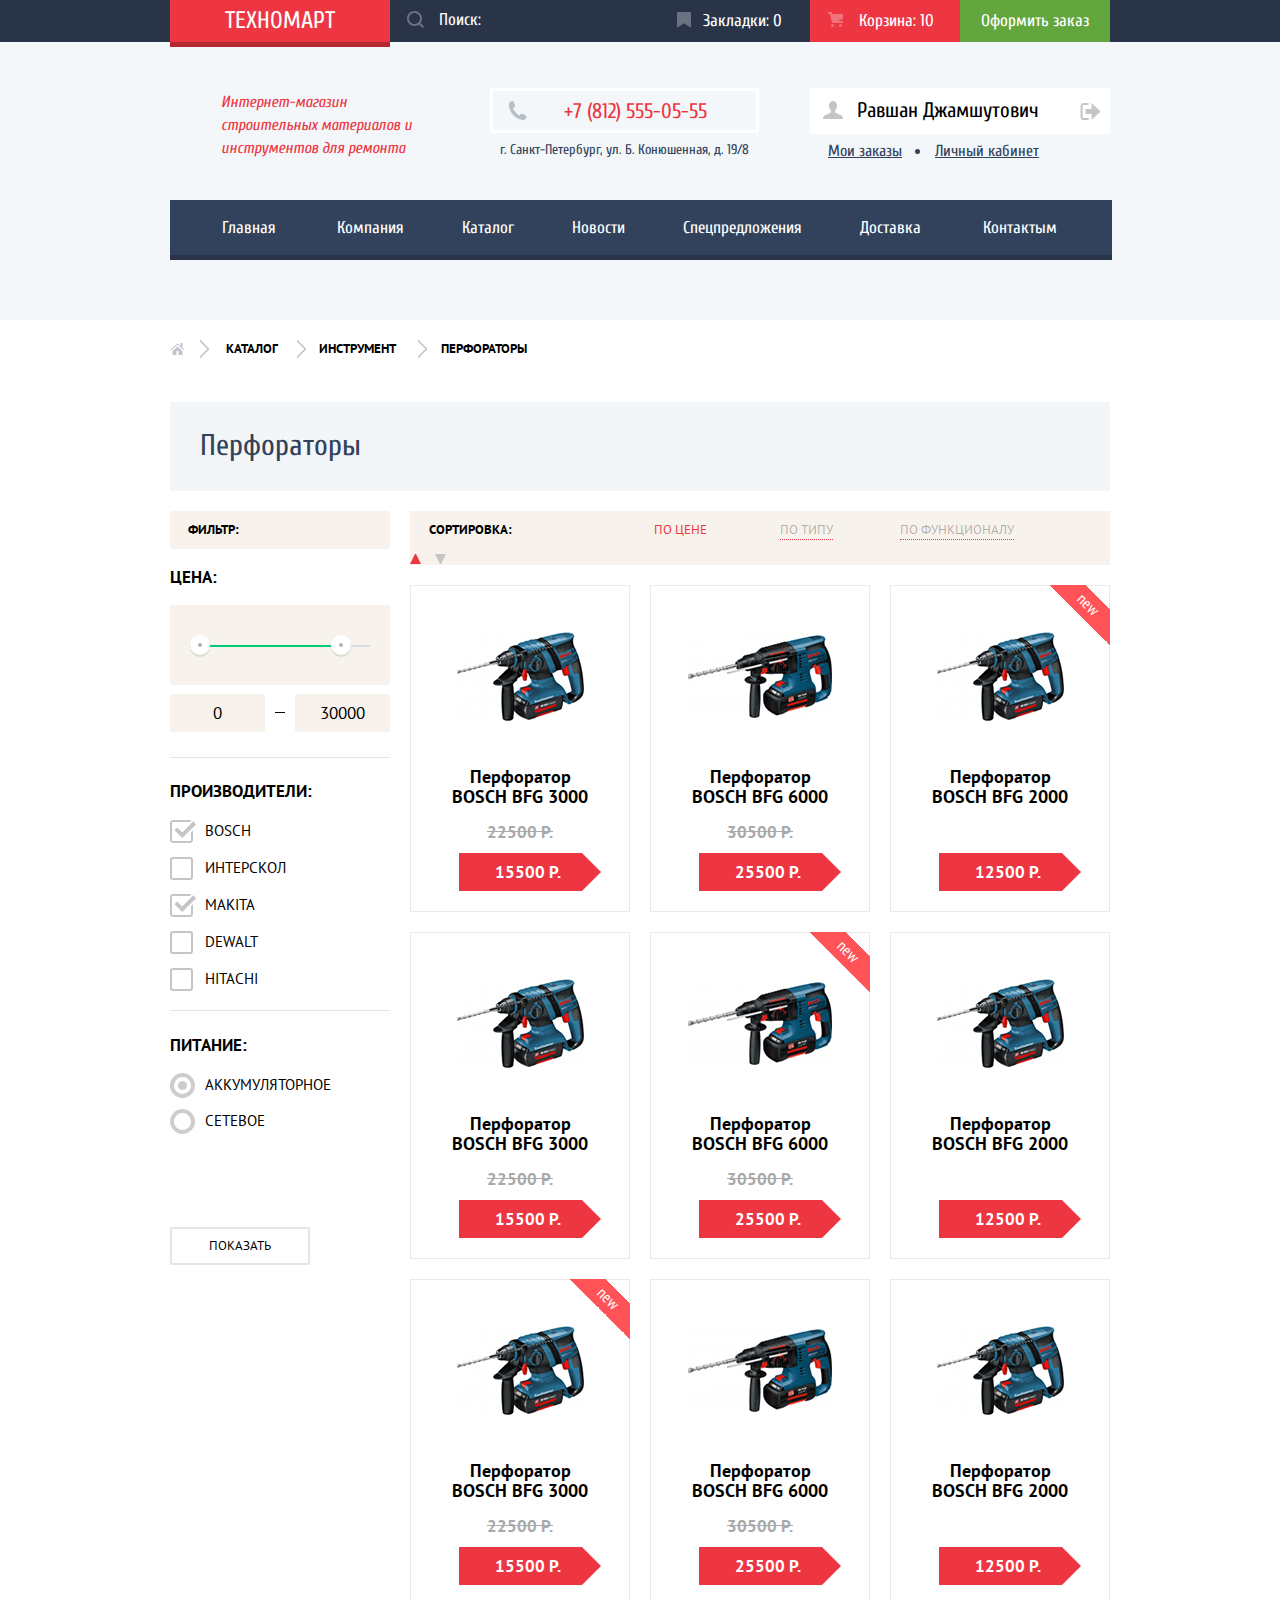
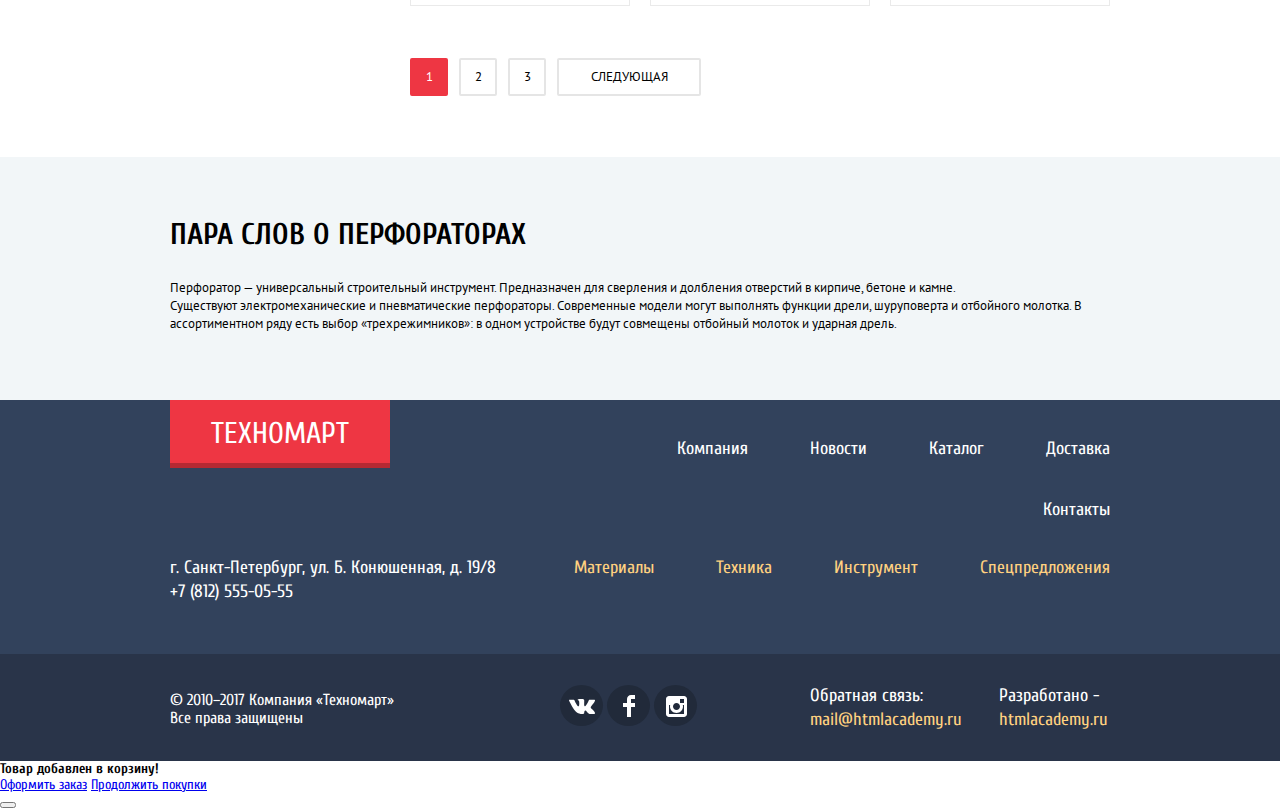
==== catalog.html @ 4953b6a8 "finish styling catalog page" ====
<!DOCTYPE html>
<html lang="ru">

<head>
    <meta charset="UTF-8">
    <title>Каталог товаров</title>
    <link href="https://fonts.googleapis.com/css?family=PT+Sans:400,700&display=swap&subset=cyrillic" rel="stylesheet">
    <link href="https://fonts.googleapis.com/css?family=PT+Sans+Narrow&display=swap&subset=cyrillic" rel="stylesheet">
    <link href="https://fonts.googleapis.com/css?family=Cuprum:400,400i,700&display=swap&subset=cyrillic"
        rel="stylesheet">
    <link href="css/normalize.css" rel="stylesheet">
    <link href="css/normalize.css" rel="stylesheet">
    <link href="css/style.css" rel="stylesheet">
</head>

<body>
    <header class="main-header">
        <div class="header-top container">
            <div class="main-logo">
                <a>Техномарт</a>
            </div>
            <div class="form-search">
                <form action="" method="get">
                    <lable for="search" class="visually-hidden">Поиск</lable>
                    <input class="search-input" type="text" name="search" id="search" placeholder="Поиск:">
                    <button type="submit" class="search-button"><svg version="1.1" xmlns="http://www.w3.org/2000/svg"
                            xmlns:xlink="http://www.w3.org/1999/xlink" x="0px" y="0px" width="17px" height="17px"
                            viewBox="0 0 17 17" enable-background="new 0 0 17 17" xml:space="preserve">
                            <g id="Layer_1">
                            </g>
                            <g id="Layer_2">
                                <path d="M17,15.586l-3.542-3.542C14.421,10.782,15,9.21,15,7.5C15,3.358,11.643,0,7.5,0C3.358,0,0,3.358,0,7.5
                           C0,11.643,3.358,15,7.5,15c1.71,0,3.282-0.579,4.544-1.542L15.586,17L17,15.586z M2,7.5C2,4.467,4.467,2,7.5,2
                           C10.532,2,13,4.467,13,7.5c0,3.032-2.468,5.5-5.5,5.5C4.467,13,2,10.532,2,7.5z" />
                            </g>
                        </svg>
                    </button>
                </form>
            </div>
            <div class="header-bookmark">
                <svg version="1.1" id="Layer_2" xmlns="http://www.w3.org/2000/svg"
                    xmlns:xlink="http://www.w3.org/1999/xlink" x="0px" y="0px" width="14px" height="16px"
                    viewBox="0 0 14 16" enable-background="new 0 0 14 16" xml:space="preserve">
                    <path d="M14,15c0,0.55-0.368,0.741-0.818,0.426l-5.363-3.765c-0.45-0.315-1.187-0.315-1.637,0l-5.364,3.765
                   C0.368,15.741,0,15.55,0,15V1c0-0.55,0.45-1,1-1h12c0.55,0,1,0.45,1,1V15z" />
                </svg>
                <a href="#">Закладки: <span class="header-bookmark-counter">0</span></a>
            </div>
            <div class="header-cart active">
                <svg version="1.1" id="Layer_1" xmlns="http://www.w3.org/2000/svg"
                    xmlns:xlink="http://www.w3.org/1999/xlink" x="0px" y="0px" width="15px" height="15px"
                    viewBox="0 0 15 15" enable-background="new 0 0 15 15" xml:space="preserve">
                    <g>
                        <circle cx="4.5" cy="13.5" r="1.5" />
                        <circle cx="12.5" cy="13.5" r="1.5" />
                        <polygon points="15,2 4.07,2 3.648,0 0,0 0,2 2.031,2 4.016,11 15,11 15,9 9.441,9 15,6.951 	" />
                    </g>
                </svg>
                <a href="#">Корзина: <span class="header-cart-counter">10</span></a>
            </div>
            <div class="header-place-order">
                <a href="#">Оформить заказ</a>
            </div>
        </div>
        <div class="header-middle container">
            <div class="about-market">
                <p>Интернет-магазин строительных материалов и инструментов для ремонта</p>
            </div>
            <div class="contact-info">
                <b class="contact-phone">+7 (812) 555-05-55</b>
                <p class="contact-address">г. Санкт-Петербург, ул. Б. Конюшенная, д. 19/8</p>
            </div>
            <div class="authorization">
                <div class="authorization-inactive inner-page">
                    <button type="button" class="user-login-button">Войти</button>
                    <button type="button" class="user-registration-button">Регистрация</button>
                </div>
                <div class="authorization-active inner-page">
                    <div class="user-wrapper">
                        <p class="user-name">Равшан Джамшутович</p>
                        <button type="button" class="user-logout-button"><span
                                class="visually-hidden">Выход</span></button>
                    </div>
                    <ul class="user-menu">
                        <li class="user-menu-item"><a href="#">Мои заказы</a></li>
                        <li class="user-menu-item"><a href="#">Личный кабинет</a></li>
                    </ul>
                </div>
            </div>
        </div>
        <nav class="main-navigation container">
            <ul class="main-menu">
                <li class="menu-item"><a href="index.html">Главная</a></li>
                <li class="menu-item"><a href="#">Компания</a></li>
                <li class="menu-item"><a href="catalog.html">Каталог</a></li>
                <li class="menu-item"><a href="#">Новости</a></li>
                <li class="menu-item"><a href="#">Спецпредложения</a></li>
                <li class="menu-item"><a href="#">Доставка</a></li>
                <li class="menu-item"><a href="#">Контактым</a></li>
            </ul>
        </nav>
    </header>
    <main>
        <div class="breadcrumbs-wrapper container">
            <ul class="breadcrumbs">
                <li class="breadcrumbs-item"><a href="#"><span class="visually-hidden">Главная страница</span></a></li>
                <li class="breadcrumbs-item"><a href="#">Каталог</a></li>
                <li class="breadcrumbs-item"><a href="#">Инструмент</a></li>
                <li class="breadcrumbs-item current"><a>Перфораторы</a></li>
            </ul>
        </div>
        <div class="container">
            <h1 class="page-title">Перфораторы</h1>
        </div>
        <div class="main-content-wrapper container">
            <aside class="filter">
                <h2 class="filter-title">Фильтр:</h2>
                <form action="" method="post">
                    <fieldset class="price-filter">
                        <legend class="price-filter-title">Цена:</legend>
                        <div class="filter-range">
                            <div class="range-line">
                                <div class="control-range control-range-from"><span class="visually-hidden">Цена
                                        от</span>
                                </div>
                                <div class="control-range control-range-to"><span class="visually-hidden">Цена до</span>
                                </div>
                            </div>
                        </div>
                        <div class="price-input">
                            <label for="price-min" class="visually-hidden">Поле ввода минимального значения цены</label>
                            <input type="text" name="price-min" id="price-min" value="0">
                            <label for="price-max" class="visually-hidden">Поле ввода максимального значения
                                цены</label>
                            <input type="text" name="price-max" id="price-max" value="30000">
                        </div>
                    </fieldset>
                    <fieldset class="brand-filter">
                        <legend class="brand-filter-title">Производители:</legend>
                        <ul class="brand-filter-list">
                            <li class="brand-filter-item">
                                <input class="input-checkbox visually-hidden" type="checkbox" name="bosch" id="bosch"
                                    checked>
                                <label for="bosch">Bosch</label>
                            </li>
                            <li class="brand-filter-item">
                                <input class="input-checkbox visually-hidden" type="checkbox" name="interskol"
                                    id="interskol">
                                <label for="interskol">Интерскол</label>
                            </li>
                            <li class="brand-filter-item">
                                <input class="input-checkbox visually-hidden" type="checkbox" name="makita" id="makita"
                                    checked>
                                <label for="makita">Makita</label>
                            </li>
                            <li class="brand-filter-item">
                                <input class="input-checkbox visually-hidden" type="checkbox" name="dewalt" id="dewalt">
                                <label for="dewalt">Dewalt</label>
                            </li>
                            <li class="brand-filter-item">
                                <input class="input-checkbox visually-hidden" type="checkbox" name="hitachi"
                                    id="hitachi">
                                <label for="hitachi">Hitachi</label>
                            </li>
                        </ul>
                    </fieldset>
                    <fieldset class="power-supply-filter">
                        <legend class="power-supply-title">Питание:</legend>
                        <ul class="power-supply-filter-list">
                            <li class="power-supply-filter-item">
                                <input class="input-radio visually-hidden" type="radio" name="power-supply" id="battery"
                                    checked>
                                <label for="battery">Аккумуляторное</label>
                            </li>
                            <li class="power-supply-filter-item">
                                <input class="input-radio visually-hidden" type="radio" name="power-supply"
                                    id="power-cord">
                                <label for="power-cord">Сетевое</label>
                            </li>
                        </ul>
                    </fieldset>
                    <button type="submit" class="filter-form-button">Показать</button>
                </form>
            </aside>
            <section class="catalog">
                <h2 class="visually-hidden">Каталог товаров</h2>
                <div class="sort">
                    <h3 class="sort-title">Сортировка:</h3>
                    <ul class="sort-menu">
                        <li class="sort-menu-item active"><a href="#">По цене</a></li>
                        <li class="sort-menu-item"><a href="#">По типу</a></li>
                        <li class="sort-menu-item"><a href="#">По функционалу</a></li>
                    </ul>
                    <div class="sort-arrows">
                        <ul class="top-down-arrows-list">
                            <li class="sort-arrow sort-arrow-up active">
                                <a class="top-sort-arrow" href="#"><span
                                        class="visually-hidden">По-возрастанию</span></a>
                            </li>
                            <li class="sort-arrow">
                                <a class="down-sort-arrow" href="#"><span class="visually-hidden">По-убыванию</span></a>
                            </li>
                        </ul>
                    </div>
                </div>
                <ul class="catalog-list">
                    <li class="catalog-item">
                        <div class="catalog-item-image">
                            <img src="img/popular_2.jpg" width="127" height="112" alt="Перфоратор BOSCH BFG 3000">
                        </div>
                        <h3 class="catalog-item-title">Перфоратор BOSCH BFG 3000</h3>
                        <b class="catalog-price-before">22500 Р.</b>
                        <b class="catalog-price-current">15500 Р.</b>
                        <div class="catalog-item-popup">
                            <button type="button" class="buy-button">Купить</button>
                            <button type="button" class="bookmark-button">В закладки</button>
                        </div>
                    </li>
                    <li class="catalog-item">
                        <div class="catalog-item-image">
                            <img src="img/popular_3.jpg" width="144" height="128" alt="Перфоратор BOSCH BFG 6000">
                        </div>
                        <h3 class="catalog-item-title">Перфоратор BOSCH BFG 6000</h3>
                        <b class="catalog-price-before">30500 Р.</b>
                        <b class="catalog-price-current">25500 Р.</b>
                        <div class="catalog-item-popup">
                            <button type="button" class="buy-button">Купить</button>
                            <button type="button" class="bookmark-button">В закладки</button>
                        </div>
                    </li>
                    <li class="catalog-item">
                        <div class="catalog-item-image">
                            <img src="img/popular_4.jpg" width="127" height="112" alt="Перфоратор BOSCH BFG 2000">
                        </div>
                        <h3 class="catalog-item-title">Перфоратор BOSCH BFG 2000</h3>
                        <b class="catalog-price-before empty-last-price"></b>
                        <b class="catalog-price-current">12500 Р.</b>
                        <div class="catalog-item-popup">
                            <button type="button" class="buy-button">Купить</button>
                            <button type="button" class="bookmark-button">В закладки</button>
                        </div>
                        <div class="new-product-wrap new-popular-product-wrap">
                            <div class="new-product-label">
                                <div class="red-line"></div>
                                <p class="new-product-text">new</p>
                            </div>
                        </div>
                    </li>
                    <li class="catalog-item">
                        <div class="catalog-item-image">
                            <img src="img/popular_2.jpg" width="127" height="112" alt="Перфоратор BOSCH BFG 3000">
                        </div>
                        <h3 class="catalog-item-title">Перфоратор BOSCH BFG 3000</h3>
                        <b class="catalog-price-before">22500 Р.</b>
                        <b class="catalog-price-current">15500 Р.</b>
                        <div class="catalog-item-popup">
                            <button type="button" class="buy-button">Купить</button>
                            <button type="button" class="bookmark-button">В закладки</button>
                        </div>
                    </li>
                    <li class="catalog-item">
                        <div class="catalog-item-image">
                            <img src="img/popular_3.jpg" width="144" height="128" alt="Перфоратор BOSCH BFG 6000">
                        </div>
                        <h3 class="catalog-item-title">Перфоратор BOSCH BFG 6000</h3>
                        <b class="catalog-price-before">30500 Р.</b>
                        <b class="catalog-price-current">25500 Р.</b>
                        <div class="catalog-item-popup">
                            <button type="button" class="buy-button">Купить</button>
                            <button type="button" class="bookmark-button">В закладки</button>
                        </div>
                        <div class="new-product-wrap new-popular-product-wrap">
                            <div class="new-product-label">
                                <div class="red-line"></div>
                                <p class="new-product-text">new</p>
                            </div>
                        </div>
                    </li>
                    <li class="catalog-item">
                        <div class="catalog-item-image">
                            <img src="img/popular_4.jpg" width="127" height="112" alt="Перфоратор BOSCH BFG 2000">
                        </div>
                        <h3 class="catalog-item-title">Перфоратор BOSCH BFG 2000</h3>
                        <b class="catalog-price-before empty-last-price"></b>
                        <b class="catalog-price-current">12500 Р.</b>
                        <div class="catalog-item-popup">
                            <button type="button" class="buy-button">Купить</button>
                            <button type="button" class="bookmark-button">В закладки</button>
                        </div>
                    </li>
                    <li class="catalog-item">
                        <div class="catalog-item-image">
                            <img src="img/popular_2.jpg" width="127" height="112" alt="Перфоратор BOSCH BFG 3000">
                        </div>
                        <h3 class="catalog-item-title">Перфоратор BOSCH BFG 3000</h3>
                        <b class="catalog-price-before">22500 Р.</b>
                        <b class="catalog-price-current">15500 Р.</b>
                        <div class="catalog-item-popup">
                            <button type="button" class="buy-button">Купить</button>
                            <button type="button" class="bookmark-button">В закладки</button>
                        </div>
                        <div class="new-product-wrap new-popular-product-wrap">
                            <div class="new-product-label">
                                <div class="red-line"></div>
                                <p class="new-product-text">new</p>
                            </div>
                        </div>
                    </li>
                    <li class="catalog-item">
                        <div class="catalog-item-image">
                            <img src="img/popular_3.jpg" width="144" height="128" alt="Перфоратор BOSCH BFG 6000">
                        </div>
                        <h3 class="catalog-item-title">Перфоратор BOSCH BFG 6000</h3>
                        <b class="catalog-price-before">30500 Р.</b>
                        <b class="catalog-price-current">25500 Р.</b>
                        <div class="catalog-item-popup">
                            <button type="button" class="buy-button">Купить</button>
                            <button type="button" class="bookmark-button">В закладки</button>
                        </div>
                    </li>
                    <li class="catalog-item">
                        <div class="catalog-item-image">
                            <img src="img/popular_4.jpg" width="127" height="112" alt="Перфоратор BOSCH BFG 2000">
                        </div>
                        <h3 class="catalog-item-title">Перфоратор BOSCH BFG 2000</h3>
                        <b class="catalog-price-before empty-last-price"></b>
                        <b class="catalog-price-current">12500 Р.</b>
                        <div class="catalog-item-popup">
                            <button type="button" class="buy-button">Купить</button>
                            <button type="button" class="bookmark-button">В закладки</button>
                        </div>
                    </li>
                </ul>
                <ul class="pagination">
                    <li class="pagination-item current"><a>1</a></li>
                    <li class="pagination-item"><a href="#">2</a></li>
                    <li class="pagination-item"><a href="#">3</a></li>
                    <li class="pagination-item"><a href="#">Следующая</a></li>
                </ul>
            </section>
        </div>
        <section class="about-product">
            <div class="about-product-wrapper container">
                <h2 class="about-product-title">Пара слов о перфораторах</h2>
                <p>Перфоратор — универсальный строительный инструмент. Предназначен для сверления и долбления отверстий
                    в кирпиче, бетоне и камне.</p>
                <p>Существуют электромеханические и пневматические перфораторы. Современные модели могут выполнять
                    функции дрели, шуруповерта и отбойного молотка. В ассортиментном ряду есть выбор «трехрежимников»: в
                    одном устройстве будут совмещены отбойный молоток и ударная дрель.</p>
            </div>
        </section>
    </main>
    <footer class="main-footer">
        <div class="footer-top-middle-wrapper">
            <div class="footer-top container">
                <div class="main-logo footer-main-logo">
                    <a>Техномарт</a>
                </div>
                <ul class="footer-menu">
                    <li class="footer-menu-item"><a href="#">Компания</a></li>
                    <li class="footer-menu-item"><a href="#">Новости</a></li>
                    <li class="footer-menu-item"><a href="#">Каталог</a></li>
                    <li class="footer-menu-item"><a href="#">Доставка</a></li>
                    <li class="footer-menu-item"><a href="#">Контакты</a></li>
                </ul>
            </div>
            <div class="footer-middle container">
                <div class="footer-contacts">
                    <p>г. Санкт-Петербург, ул. Б. Конюшенная, д. 19/8<br>
                        +7 (812) 555-05-55</p>
                </div>
                <ul class="footer-product-menu">
                    <li class="footer-product-menu-item"><a href="#">Материалы</a></li>
                    <li class="footer-product-menu-item"><a href="#">Техника</a></li>
                    <li class="footer-product-menu-item"><a href="#">Инструмент</a></li>
                    <li class="footer-product-menu-item"><a href="#">Спецпредложения</a></li>
                </ul>
            </div>
        </div>
        <div class="footer-bottom-wrapper">
            <div class="footer-bottom container">
                <div class="footer-copyright">
                    <p>© 2010–2017 Компания «Техномарт»<br>
                        Все права защищены</p>
                </div>
                <ul class="footer-social">
                    <li><a class="footer-social-item social-vk" href="#"><span
                                class="visually-hidden">Vkontakte</span></a></li>
                    <li><a class="footer-social-item social-fb" href="#"><span
                                class="visually-hidden">Facebook</span></a></li>
                    <li><a class="footer-social-item social-insta" href="#"><span
                                class="visually-hidden">Instagram</span></a></li>
                </ul>
                <div class="email">
                    <b>Обратная связь:<br>
                        <a href="mailto: mail@htmlacademy.ru">mail@htmlacademy.ru</a>
                    </b>
                </div>
                <div class="developer">
                    <b>Разработано -<br>
                        <a href="https://htmlacademy.ru/intensive/htmlcss">htmlacademy.ru</a>
                    </b>
                </div>
            </div>
        </div>
    </footer>
    <section class="modal-map">
        <p>Здесь будет iframe с картой</p>
        <button type="button" class="modal-map-close-button"><span class="visually-hidden">Закрыть</span></button>
    </section>
    <section class="modal-write-us">
        <form action="" method="post">
            <label for="name">Ваше имя:</label>
            <input type="text" name="name" id="name" placeholder="Представьтесь, пожалуйста">
            <label for="name">Ваш e-mail:</label>
            <input type="email" name="email" id="email" placeholder="Для отправки ответа">
            <label for="letter">Текст письма:</label>
            <textarea name="letter" id="letter" placeholder="В свободной форме"></textarea>
            <button type="submit" class="modal-write-us-button">Отправить</button>
        </form>
        <button type="button" class="modal-map-close-button"><span class="visually-hidden">Закрыть</span></button>
    </section>
</body>
<section class="modal-cart-added">
    <b class="cart-info">Товар добавлен в корзину!</b>
    <div class="cart-added-wrap">
        <a href="#" class="modal-order-button">Оформить заказ</a>
        <a href="#" class="modal-continue-shopping-button">Продолжить покупки</a>
    </div>
    <button type="button" class="modal-cart-added-close-button"><span class="visually-hidden">Закрыть</span></button>
</section>

</html>
---- css/style.css ----
body {
    min-width: 960px;

    font-size: 14px;
    font-family: 'Cuprum', 'Arial', sans-serif;
    color: #000000;

    background-color: #ffffff;
}

.container {
    width: 940px;
    margin: 0 auto;
    padding: 0 10px;
}

.visually-hidden:not(:focus):not(:active),
input[type="checkbox"].visually-hidden,
input[type="radio"].visually-hidden {
    position: absolute;

    width: 1px;
    height: 1px;
    margin: -1px;
    border: 0;
    padding: 0;

    white-space: nowrap;

    -webkit-clip-path: inset(100%);

    clip-path: inset(100%);
    clip: rect(0 0 0 0);
    overflow: hidden;
}

.red-button {
    display: inline-block;
    padding: 10px 0;

    font-size: 14px;
    line-height: 18px;
    text-align: center;
    color: #ffffff;
    text-decoration: none;
    text-transform: uppercase;

    background-color: #ee3643;
    border-radius: 2px;
}

.red-button:hover {
    background-color: #ca2c37;
}

.red-button:active {
    background-color: #ba2732;
}

.main-header {
    min-height: 320px;

    background-image: linear-gradient(to bottom, #293449 42px, #f4f7f9 42px);
}

.header-top {
    display: flex;
}

.main-logo {
    width: 220px;
    margin-bottom: -5px;
}

.main-logo a {
    display: block;
    padding: 9px 0;
    padding-bottom: 14px;

    font-size: 24px;
    line-height: 24px;
    text-align: center;
    text-transform: uppercase;
    color: #ffffff;

    background-color: #ee3643;
    box-shadow: inset 0px -5px 0px 0px rgba(0, 0, 0, 0.24);
}

.main-logo a:hover {
    background-color: #ca2c37;
}

.main-logo a:active {
    background-color: #ba2732;
}

.form-search {
    position: relative;

    width: 270px;
}

.form-search input {
    box-sizing: border-box;
    width: 100%;
    padding: 11px 17px 13px 49px;

    font-size: 17px;
    line-height: 18px;
    color: #000000;

    background-color: transparent;
    border: none;
}

.form-search:hover {
    background-color: #212a3a;
}

.form-search input:focus {
    background-color: #ffffff;
}

.form-search input::placeholder {
    font-size: 17px;
    line-height: 18px;
    color: #ffffff;
}

.search-button {
    position: absolute;
    top: 11px;
    left: 17px;

    width: 17px;
    height: 17px;
    padding: 0;

    background-color: transparent;
    border: none;
}

.search-button svg {
    fill: #ffffff;
    opacity: 0.3;
}

.form-search:hover svg {
    fill: #ffffff;
    opacity: 1;
}

.search-input:focus+.search-button svg {
    fill: #f26b74;
    opacity: 1;
}

.header-bookmark,
.header-cart {
    position: relative;

    width: 150px;
}

.header-bookmark a,
.header-cart a {
    display: block;
    padding: 12px 19px 12px 43px;

    font-size: 17px;
    line-height: 18px;
    text-decoration: none;
    color: #ffffff;
}

.header-cart a {
    padding: 12px 20px 12px 49px;
}

.header-bookmark svg {
    position: absolute;
    top: 12px;
    left: 17px;

    width: 14px;
    height: 16px;

    fill: #ffffff;
    opacity: 0.3;
}

.header-cart svg {
    position: absolute;

    top: 12px;
    left: 18px;

    width: 15px;
    height: 15px;

    fill: #ffffff;
    opacity: 0.3;
}

.header-bookmark a:hover,
.header-cart a:hover {
    background-color: #212a3a;
}

.header-bookmark a:active,
.header-cart a:active {
    color: rgba(255, 255, 255, 0.6);

    background-color: #161d29;
}

.header-bookmark:hover svg,
.header-cart:hover svg {
    fill: #ffffff;
    opacity: 1;
}

.header-bookmark:active svg,
.header-cart:active svg {
    fill: #ffffff;
    opacity: 0.5;
}

.header-cart.active svg {
    opacity: 0.3;
}

.header-cart.active a {
    background-color: #ee3643;
}

.header-cart.active svg {
    opacity: 0.3;
}

.header-place-order {
    width: 150px;
}

.header-place-order a {
    display: block;
    padding: 12px 0;

    font-size: 17px;
    line-height: 18px;
    text-align: center;
    text-decoration: none;
    color: #ffffff;

    background-color: #63a63e;
}

.header-place-order a:hover {
    background-color: #5fbb2d;
}

.header-place-order a:active {
    color: rgba(255, 255, 255, 0.51);

    background-color: #518534;
}

.header-middle {
    display: flex;
}

.about-market {
    width: 300px;
}

.about-market p {
    margin: 0;
    padding: 49px 53px 40px 51px;

    font-style: italic;
    font-size: 16px;
    line-height: 23px;
    text-align: left;
    color: #ee3643;
}

.contact-info {
    width: 340px;
    padding-top: 46px;
}

.contact-phone {
    position: relative;

    display: inline-block;
    margin-left: 20px;
    padding: 10px 49px 8px 71px;

    font-size: 21px;
    line-height: 21px;
    font-weight: normal;
    color: #ee3643;

    border: 3px solid #ffffff;
}

.contact-phone::before {
    content: "";

    position: absolute;
    top: 10px;
    left: 15px;

    width: 19px;
    height: 19px;

    background: url("../img/icon-phone.svg") center no-repeat;
}

.contact-address {
    margin: 0;
    padding-top: 5px;
    padding-left: 30px;

    font-size: 14px;
    line-height: 24px;
    color: #32425c;
}

.authorization {
    width: 300px;
    padding-top: 46px;
}

.authorization-active {
    display: none;
}

.authorization-inactive.inner-page {
    display: none;
}

.authorization-active.inner-page {
    display: block;
}

.user-login-button {
    position: relative;

    margin-left: 19px;
    margin-right: 6px;
    padding: 12px 26px 12px 47px;

    font: inherit;
    color: inherit;
    font-size: 21px;
    line-height: 21px;

    background-color: #ffffff;
    border: none;

    cursor: pointer;
}

.user-login-button::before {
    content: "";

    position: absolute;
    top: 14px;
    left: 14px;

    width: 20px;
    height: 17px;

    background: url("../img/icon-login.svg") center no-repeat;

}

.user-login-button:hover {
    color: #ee3643;
}

.user-login-button:hover::before {
    background: url("../img/icon-login-hover.svg") center no-repeat;
}

.user-login-button:active {
    color: rgba(0, 0, 0, 0.3);
}

.user-login-button:active::before {
    background: url("../img/icon-login.svg") center no-repeat;
}

.user-registration-button {
    padding: 12px 24px;

    font: inherit;
    color: inherit;
    font-size: 21px;
    line-height: 21px;

    background-color: #ffffff;
    border: none;

    cursor: pointer;
}

.user-registration-button:hover {
    color: #ee3643;
}

.user-registration-button:active {
    color: rgba(0, 0, 0, 0.3);
}

.user-wrapper {
    position: relative;
}

.user-name {
    position: relative;

    box-sizing: border-box;
    width: 300px;
    margin: 0;
    padding: 12px 35px 13px 47px;

    font-size: 21px;
    line-height: 21px;

    background-color: #ffffff;
}

.user-name::before {
    content: "";

    position: absolute;
    top: 13px;
    left: 13px;

    width: 20px;
    height: 18px;

    background: url("../img/icon-user.svg") center no-repeat;
}

.user-logout-button {
    position: absolute;
    top: 14px;
    right: 10px;

    width: 20px;
    height: 18px;

    background: url("../img/icon-logout.svg") center no-repeat;

    border: none;
}

.user-wrapper:hover .user-name::before {
    background: url("../img/icon-user-hover.svg") center no-repeat;
}

.user-wrapper:hover .user-logout-button {
    background: url("../img/icon-logout-hover.svg") center no-repeat;
}

.user-wrapper:active .user-name {
    color: rgba(0, 0, 0, 0.3);
}

.user-wrapper:active .user-name::before {
    background: url("../img/icon-user.svg") center no-repeat;
}

.user-wrapper:active .user-logout-button {
    background: url("../img/icon-logout.svg") center no-repeat;
}

.user-menu {
    margin: 0;
    padding: 0;

    list-style: none;
}

.user-menu-item {
    display: inline-block;
    padding-top: 8px;
    padding-left: 29px;
}

.user-menu-item:first-child {
    position: relative;

    padding-left: 18px;
}

.user-menu-item:first-child::after {
    content: "";

    position: absolute;
    top: 15px;
    right: -18px;

    width: 5px;
    height: 5px;

    background-color: #32425c;
    border-radius: 50%;
}

.user-menu-item a {
    display: inline-block;

    font-size: 16px;
    line-height: 18px;
    color: #32425c;
}

.user-menu-item a:hover {
    color: #ee3643;
}

.user-menu-item a:active {
    color: rgba(0, 0, 0, 0.3);
}

.main-menu {
    display: flex;
    margin: 0;
    padding: 0;

    list-style: none;
}

.menu-item a {
    display: block;
    padding: 19px 29px 24px 29px;

    font-size: 17px;
    line-height: 17px;
    text-decoration: none;
    color: #ffffff;

    background-color: #32425c;
    box-shadow: inset 0px -5px 0px 0px rgba(41, 52, 73, 1);
}

.menu-item:first-child a {
    padding-left: 52px;
    padding-right: 32px;
}

.menu-item:last-child a {
    padding-left: 33px;
    padding-right: 55px;
}

.menu-item a:hover {
    background-color: #293449;
}

.menu-item a:active {
    color: rgba(255, 255, 255, 0.5);

    background-color: #1d2739;
}

.type-of-goods-list {
    margin: 0;
    margin-top: 59px;
    padding: 0;
    padding-bottom: 20px;

    list-style: none;
}

.type-of-goods-item {
    position: relative;

    display: inline-block;
    width: 300px;
    margin: 0;
    margin-right: 16px;
    padding-top: 22px;
}

.item-materials {
    background-color: #ffbf47;
}

.item-materials::after {
    content: "";

    position: absolute;
    top: 31px;
    right: 43px;

    width: 44px;
    height: 65px;

    background: url("../img/icon-materials-1.svg") center no-repeat;
}

.item-tools {
    background-color: #3bbce3;
}

.item-tools::after {
    content: "";

    position: absolute;
    top: 33px;
    right: 28px;

    width: 75px;
    height: 61px;

    background: url("../img/icon-tools-2.svg") center no-repeat;
}

.item-machinery {
    margin-right: 0px;

    background-color: #dc91d8;
}

.item-machinery::after {
    content: "";

    position: absolute;
    top: 31px;
    right: 31px;

    width: 78px;
    height: 62px;

    background: url("../img/icon-machinery-3.svg") center no-repeat;
}

.type-of-goods-item-title {
    margin: 0;
    padding-left: 23px;
    padding-bottom: 11px;

    font-size: 24px;
    line-height: 30px;
    color: #ffffff;
}

.type-of-goods-item a {
    display: inline-block;
    width: 135px;
    margin-left: 25px;
    margin-bottom: 22px;
    padding: 10px 0;

    font-size: 14px;
    line-height: 18px;
    color: #ffffff;
    text-align: center;
    text-transform: uppercase;
    text-decoration: none;

    background-color: rgba(0, 0, 0, 0.1);
    border-radius: 2px;
}

.type-of-goods-item a:hover {
    background-color: rgba(0, 0, 0, 0.2);
}

.type-of-goods-item a:active {
    background-color: rgba(0, 0, 0, 0.3);
}

.new-product-wrap {
    position: absolute;
    top: 0;
    right: 60px;
}

.new-popular-product-wrap {
    top: -1px;
    right: 59px;
}

.new-product-label {
    position: relative;
}

.red-line {
    position: absolute;
    top: 0;
    left: 0;

    display: inline-block;
    width: 60px;
    height: 60px;

    background-image: linear-gradient(to right top, transparent 50%, #ff5357 50%, #ff5357 80%, transparent 80%);
}

.new-product-text {
    position: absolute;
    top: 10px;
    right: -50px;

    margin: 0;

    font-size: 16px;
    line-height: 18px;
    font-family: 'PT Sans Narrow', 'Arial', sans-serif;
    color: #ffffff;

    transform: rotate(45deg);
}

.promo-sliders-wrapper {
    display: flex;
    margin-bottom: 53px;
}

.slider {
    position: relative;

    width: 620px;
    margin-right: 20px;
}

.slider-2 {
    display: none;
}

.slider-logo {
    width: 620px;
    height: 266px;
}

.slider-logo img {
    width: 620px;
    height: 266px;
}

.slider-card {
    position: absolute;
    top: 0;
    left: 0;

    padding: 23px 20px 23px 25px;
}

.slider-title {
    margin: 0;
    padding-bottom: 2px;

    font-size: 36px;
    line-height: 36px;
    text-transform: uppercase;
    color: #ffffff;
}

.slider-slogan {
    margin: 0;
    padding-bottom: 120px;

    font-size: 18px;
    line-height: 24px;
    font-family: 'PT Sans', 'Arial', sans-serif;
    color: #ffffff;
}

.catalog-link-button {
    width: 195px;
}

.slider-arrow {
    width: 30px;
    height: 30px;

    background-color: transparent;
    border: 4px solid #ffffff;

    transform: rotate(45deg);

    cursor: pointer;
}

.slider-arrow-left {
    position: absolute;
    top: 114px;
    left: 25px;

    border-top-color: transparent;
    border-right-color: transparent;
    border-radius: 4px 0 4px 0;
    outline: none;
}

.slider-arrow-right {
    position: absolute;
    top: 114px;
    right: 20px;

    border-bottom-color: transparent;
    border-left-color: transparent;
    border-radius: 4px 0 4px 0;
    outline: none;
}

.slider-switches-list {
    position: absolute;
    bottom: 36px;
    left: 50%;

    display: flex;
    align-items: center;
    width: 30px;
    margin: 0;
    padding: 0;

    list-style: none;
}

.slider-switches-item {
    display: inline-block;
}

.slider-switch-left {
    margin-right: 10px;
}

.slider-switch {
    display: block;
    width: 10px;
    height: 10px;
    padding: 0;

    background-color: #ffffff;
    border: none;
    border-radius: 50%;
    outline: none;

    cursor: pointer;
}

.slider-switch.active {
    background-color: #ee3643;
    border: 2px solid #ffffff;
}

.benefits {
    width: 300px;
}

.benefits-list {
    margin: 0;
    padding: 0;

    list-style: none;
}

.benefits-item {
    position: relative;

    display: block;
    width: 300px;
    margin: 0;
    padding-top: 22px;
}

.benefits-title {
    margin: 0;
    padding-left: 23px;
    padding-bottom: 11px;

    font-size: 24px;
    line-height: 30px;
    color: #ffffff;
}

.benefits-item a {
    display: inline-block;
    width: 135px;
    margin-left: 25px;
    margin-bottom: 22px;
    padding: 10px 0;

    font-size: 14px;
    line-height: 18px;
    color: #ffffff;
    text-align: center;
    text-decoration: none;
    text-transform: uppercase;

    background-color: rgba(0, 0, 0, 0.1);
    border-radius: 2px;
}

.benefits-item a:hover {
    background-color: rgba(0, 0, 0, 0.2);
}

.benefits-item a:active {
    background-color: rgba(0, 0, 0, 0.3);
}

.benefit-sales {
    background-color: #8ed78f;

    margin-bottom: 20px;
}

.benefit-sales::after {
    content: "";

    position: absolute;
    top: 26px;
    right: 45px;

    width: 59px;
    height: 72px;

    background: url("../img/icon-sales-4.svg") center no-repeat;
}

.benefit-delivery {
    background-color: #ffc047;
}

.benefit-delivery::after {
    content: "";

    position: absolute;
    top: 32px;
    right: 31px;

    width: 78px;
    height: 63px;

    background: url("../img/icon-delivery-5.svg") center no-repeat;
}

.popular-goods {
    margin-bottom: 20px;
}

.popular-goods-title-wrap,
.popular-brand-title-wrap {
    margin-bottom: 20px;

    background-color: #f9f5f0;
}

.popular-goods-title,
.popular-brand-title {
    display: inline-block;
    width: 320px;
    margin: 0;
    margin-right: 343px;
    padding: 29px 0 30px 0;

    font-size: 30px;
    line-height: 30px;
    text-align: center;
    text-transform: uppercase;
    color: #32425c;
}

.popular-brand-title {
    width: 400px;
    margin-right: 263px;
    padding: 29px 0 30px 0;
}

.popular-goods-button {
    width: 253px;
}

.popular-goods-list {
    display: flex;
    margin: 0;
    padding: 0;

    list-style: none;
}

.popular-goods-item,
.catalog-item {
    position: relative;

    width: 218px;
    margin-right: 20px;

    text-align: center;

    border: 1px solid #eaeaea;
}

.catalog-item {
    margin-bottom: 20px;
}

.catalog-item:nth-child(n + 7) {
    margin-bottom: 0;
}

.popular-goods-item:hover,
.catalog-item:hover {
    border: 1px solid transparent;

    box-shadow: 0px 10px 25px 0px rgba(41, 52, 73, 0.5);
}

.popular-goods-item:hover img,
.catalog-item:hover img {
    display: none;
}

.popular-goods-item:hover .catalog-item-popup,
.catalog-item:hover .catalog-item-popup {
    display: block;
}

.popular-goods-item:last-child {
    margin-right: 0;
}

.catalog-item:nth-child(3n + 3) {
    margin-right: 0;
}

.popular-goods-img,
.catalog-item-image {
    width: 218px;
    height: 181px;
}

.popular-goods-img img,
.catalog-item-image img {
    position: relative;
    top: 50%;

    display: block;
    margin: 0 auto;

    transform: translateY(-50%);
}

.popular-goods-item:first-of-type img {
    width: 184px;
    height: 164px;
}

.popular-goods-item:nth-of-type(2) img,
.popular-goods-item:last-of-type img {
    width: 127px;
    height: 112px;
}

.popular-goods-item:nth-of-type(3) img {
    width: 144px;
    height: 128px;
}

.catalog-item img {
    width: 127px;
    height: 112px;
}

.catalog-item:nth-of-type(3n + 2) img {
    width: 144px;
    height: 128px;
}

.popular-goods-item-title,
.catalog-item-title {
    width: 160px;
    margin: 0 auto;
    padding-bottom: 16px;

    font-size: 18px;
    line-height: 20px;
    font-family: 'PT Sans', 'Arial', sans-serif;
}

.last-price,
.catalog-price-before {
    display: block;
    padding-bottom: 12px;

    font-size: 17px;
    line-height: 18px;
    font-family: 'PT Sans', 'Arial', sans-serif;
    text-decoration: line-through;
    color: #a9a9a9;
}

.empty-last-price {
    padding-top: 18px;
}

.current-price,
.catalog-price-current {
    position: relative;

    display: inline-block;
    margin-bottom: 20px;
    padding: 10px 21px 10px 36px;

    font-size: 17px;
    line-height: 18px;
    font-family: 'PT Sans', 'Arial', sans-serif;
    color: #ffffff;

    background-color: #ee3643;
}

.current-price:after,
.catalog-price-current::after {
    content: "";

    position: absolute;
    top: 0;
    right: -38px;

    border: 19px solid #ee3643;
    border-color: transparent;
    border-left-color: #ee3643;

}

.catalog-item-popup {
    position: absolute;
    top: -1px;
    left: -1px;

    display: none;

    width: 220px;
    height: 182px;
}

.buy-button {
    position: relative;

    display: block;
    margin: 45px auto 7px auto;
    padding: 10px 0 7px 0;
    width: 135px;

    font: inherit;
    font-size: 14px;
    line-height: 18px;
    text-align: center;
    text-transform: uppercase;
    color: #ffffff;

    background-color: #63a63e;
    border: none;
    border-radius: 2px;

    box-shadow: inset 0px -3px 0px 0px rgba(54, 115, 21, 1);

    outline: none;
}

.buy-button::after {
    content: "";

    position: absolute;
    top: 11px;
    left: 12px;

    width: 15px;
    height: 15px;

    background: url("../img/cart-icon.svg") center no-repeat;
    opacity: 0.3;
}

.buy-button:hover {
    background-color: #5fbb2d;
}

.buy-button:hover::after {
    opacity: 1;
}

.buy-button:active {
    padding: 10px 0 7px 0;

    background-color: #518534;

    box-shadow: none;
}

.buy-button:active::after {
    opacity: 1;
}

.bookmark-button {
    display: block;
    margin: 0 auto;
    padding: 7px 0;
    width: 135px;

    font: inherit;
    font-size: 14px;
    line-height: 18px;
    text-align: center;
    text-transform: uppercase;
    color: #32425c;

    background-color: #ffffff;
    border: 3px solid #63a63e;
    border-radius: 2px;
    outline: none;
}

.bookmark-button:hover {
    border: 3px solid #32425c;
}

.bookmark-button:active {
    border: 3px solid rgba(50, 66, 92, 0.3);
    color: rgba(50, 66, 92, 0.3);
}

.popular-brand-button {
    width: 253px;
}

.popular-brand-list {
    display: flex;
    flex-wrap: wrap;

    margin: 0;
    padding: 0;

    list-style: none;
}

.popular-brand-item {
    width: 218px;
    height: 143px;
    margin-right: 20px;
    margin-bottom: 20px;

    border: 1px solid #eaeaea;
}

.popular-brand-item a {
    display: block;
    width: 218px;
    height: 143px;
}

.popular-brand-item a:hover {
    box-shadow: 0 10px 25px 0 rgba(41, 52, 73, 0.5);
}

.popular-brand-item a:active {
    box-shadow: 0 4px 10px 0 rgba(41, 52, 73, 0.5);
}

.popular-brand-item:nth-of-type(4n + 4) {
    margin-right: 0;
}

.popular-brand-item:nth-of-type(n + 5) {
    margin-bottom: 85px;
}

.popular-brand-item img {
    position: relative;
    top: 50%;

    display: block;
    margin: 0 auto;

    transform: translateY(-50%);
}

.popular-brand-item:first-of-type img {
    width: 126px;
    height: 37px;
}

.popular-brand-item:nth-of-type(2) img {
    width: 123px;
    height: 40px;
}

.popular-brand-item:nth-of-type(3) img {
    width: 146px;
    height: 44px;
}

.popular-brand-item:nth-of-type(4) img {
    width: 200px;
    height: 88px;
}

.popular-brand-item:nth-of-type(5) img {
    width: 169px;
    height: 31px;
}

.popular-brand-item:nth-of-type(6) img {
    width: 121px;
    height: 73px;
}

.popular-brand-item:nth-of-type(7) img {
    width: 151px;
    height: 96px;
}

.popular-brand-item:last-of-type img {
    width: 204px;
    height: 69px;
}

.services {
    padding: 63px 0 102px 0;

    background-color: #f4f8f9;
}

.services-title {
    margin: 0;
    padding-bottom: 29px;

    font-size: 30px;
    line-height: 30px;
    text-transform: uppercase;
}

.about-services {
    width: 400px;
    margin: 0;
    padding-bottom: 69px;

    font-size: 13px;
    line-height: 24px;
    font-family: 'PT Sans', 'Arial', sans-serif;
}

.services-slider-wrap {
    display: flex;
}

.services-list {
    position: relative;

    width: 240px;
    margin: 0;
    margin-right: 60px;
    padding: 0;

    list-style: none;
}

.services-list::after {
    content: "";

    position: absolute;
    top: -47px;
    right: 0;

    width: 4px;
    height: 272px;

    background: url("../img/shadow_line.png") center no-repeat;
}

.services-item a {
    display: block;
    padding: 15px 0 16px 0;
    padding-left: 23px;

    font-size: 21px;
    line-height: 30px;
    font-weight: bold;
    text-decoration: none;
    color: #ffffff;

    background-color: #32425c;
    box-shadow: 0 1px 0 0 #293449, inset 0 1px 0 0 #405069;
}

.services-item a:hover {
    background-color: #293449;
}

.services-item.active a {
    display: block;
    padding: 15px 0 16px 0;
    padding-left: 23px;

    font-size: 21px;
    line-height: 30px;
    font-weight: bold;
    text-decoration: none;
    color: #32425c;

    background-color: #ffffff;
    box-shadow: 0 1px 0 0 #ffffff;
}

.services-slider {
    position: relative;

    width: 700px;
}

.delivery {
    display: block;
}

.guarantee {
    display: none;
}

.credit {
    display: none;
}

.services-slider-title {
    width: 280px;
    margin: 0;
    padding-bottom: 25px;

    font-size: 36px;
    line-height: 36px;
    color: #32425c;
}

.services-slider-description {
    width: 280px;
    margin: 0;

    font-size: 13px;
    line-height: 24px;
    font-family: 'PT Sans', 'Arial', sans-serif;
}

.guarantee .services-slider-description {
    width: 375px;
}

.credit .services-slider-description {
    padding-bottom: 25px;
}

.delivery::after {
    content: "";

    position: absolute;
    top: 23px;
    right: 0;

    width: 468px;
    height: 261px;
    background: url("../img/services_delivery.png") center no-repeat;
}

.guarantee::after {
    content: "";

    position: absolute;
    top: 1px;
    right: -7px;

    width: 389px;
    height: 283px;
    background: url("../img/services_guarantee.png") center no-repeat;
}

.credit::after {
    content: "";

    position: absolute;
    top: 0px;
    right: 0;

    width: 465px;
    height: 285px;
    background: url("../img/services_credit.png") center no-repeat;
}

.credit-slider-button {
    width: 195px;

    border: none;
}

.contact-delivery-info {
    display: flex;
    padding: 77px 0 86px 0;
}

.about-delivery {
    width: 640px;
}

.about-delivery-title {
    margin: 0;
    padding-bottom: 26px;

    font-size: 30px;
    line-height: 30px;
    text-transform: uppercase;
}

.about-delivery p,
.office-address p {
    width: 540px;
    margin: 0;
    padding-bottom: 25px;

    font-size: 13px;
    line-height: 24px;
    font-family: 'PT Sans', 'Arial', sans-serif;
}

.about-delivery p:last-of-type {
    padding-bottom: 22px;
}

.delivery-partners-list {
    margin: 0;
    padding: 0;

    list-style: none;
}

.delivery-partner {
    position: relative;

    padding-left: 36px;
    padding-bottom: 20px;

    font-size: 18px;
    line-height: 20px;
    font-weight: bold;
}

.delivery-partner::before {
    content: "";

    position: absolute;
    top: 9px;
    left: 0;

    width: 25px;
    height: 2px;

    background-color: #ee3643;
}

.delivery-partner:last-child {
    padding-bottom: 36px;
}

.about-delivery-button {
    width: 220px;
}

.office-address {
    width: 300px;
}

.office-address p {
    padding-bottom: 33px;
}

.open-modal-write-us {
    width: 300px;

    border: none;
    cursor: pointer;
}

.map {
    padding-bottom: 40px;
    width: 300px;
    height: 158px;
}

.map img {
    width: 300px;
    height: 158px;
}

.footer-top-middle-wrapper {
    background-color: #32425c;
}

.footer-top,
.footer-middle,
.footer-bottom {
    display: flex;
}

.footer-main-logo {
    margin-right: 160px;
}

.footer-main-logo a {
    padding: 19px 0 19px 0;

    font-size: 30px;
    line-height: 30px;
}

.footer-menu,
.footer-product-menu {
    width: 560px;
    margin: 0;
    padding: 0;

    text-align: right;

    list-style: none;
}

.footer-menu-item,
.footer-product-menu-item {
    display: inline-block;
    padding-top: 37px;
    padding-left: 58px;
}

.footer-product-menu-item {
    padding-top: 34px;
}

.footer-menu-item:first-child,
.footer-product-menu-item:first-child {
    padding-left: 0;
}

.footer-menu-item a,
.footer-product-menu-item a {
    font-size: 18px;
    line-height: 24px;
    color: #ffffff;
    text-decoration: none;
}

.footer-product-menu-item a {
    color: #ffd180;
}

.footer-menu-item a:hover,
.footer-product-menu-item a:hover {
    text-decoration: underline;
}

.footer-menu-item a:active,
.footer-product-menu-item a:active {
    text-decoration: none;

    opacity: 0.5;
}

.footer-contacts p {
    width: 380px;
    margin: 0;
    padding-top: 34px;
    padding-bottom: 50px;

    font-size: 18px;
    line-height: 24px;
    color: #ffffff;
}

.footer-bottom-wrapper {
    background-color: #293449;
}

.footer-bottom {
    display: flex;
    align-items: center;
}

.footer-copyright p {
    width: 240px;
    margin: 0;
    padding: 37px 0 34px 0;

    font-size: 16px;
    line-height: 18px;
    color: #ffffff;
}

.footer-social {
    display: block;
    width: 400px;
    margin: 0;
    padding: 0;

    list-style: none;
}

.footer-social li {
    display: inline-block;
}

.footer-social li:first-child {
    padding-left: 150px;
}

.footer-social-item {
    position: relative;

    display: block;
    width: 41px;
    height: 41px;
    padding-right: 2px;

    background-color: #212a3a;
    border-radius: 50%;
}

.footer-social-item:hover,
.footer-social-item:active {
    background-color: #ee3643;
}

.social-vk::after {
    content: "";

    position: absolute;
    top: 50%;
    left: 50%;

    width: 26px;
    height: 15px;
    margin-top: -7px;
    margin-left: -13px;

    background: url("../img/vk-icon.svg") center no-repeat;
}

.social-fb::after {
    content: "";

    position: absolute;
    top: 50%;
    left: 50%;

    width: 12px;
    height: 22px;
    margin-top: -11px;
    margin-left: -6px;

    background: url("../img/fb-icon.svg") center no-repeat;
}

.social-insta::after {
    content: "";

    position: absolute;
    top: 50%;
    left: 50%;

    width: 21px;
    height: 21px;
    margin-top: -10px;
    margin-left: -10px;

    background: url("../img/insta-icon.svg") center no-repeat;
}

.email {
    width: 189px;
}

.developer {
    width: 111px;
}

.email b,
.email a,
.developer b,
.developer a {
    width: 189px;

    font-size: 18px;
    line-height: 24px;
    font-weight: normal;

    color: #ffffff;
}

.email a,
.developer a {
    color: #ffd180;
    text-decoration: none;
}

.email a:hover,
.developer a:hover {
    text-decoration: underline;
}

.email a:active,
.developer a:active {
    color: #ee3643;
    text-decoration: none;
}

.modal-map {
    position: fixed;
    top: 50%;
    left: 50%;

    display: none;
    width: 940px;
    height: 446px;
    margin-top: -223px;
    margin-left: -470px;

    box-shadow: 0px 0px 14.72px 1.28px rgba(0, 0, 0, 0.5);
}

.map-wrapper {
    position: relative;

    width: 100%;
    height: 100%;
}

.modal-map iframe {
    width: 100%;
    height: 100%;
}

.modal-map-close-button,
.modal-write-us-close-button {
    position: absolute;
    top: 9px;
    right: 9px;

    width: 21px;
    height: 21px;

    background: url("../img/cross-icon.svg") center no-repeat;

    border: none;
}

.modal-write-us {
    position: fixed;
    top: 50%;
    left: 50%;

    display: none;
    width: 620px;
    height: 423px;
    margin-top: -215px;
    margin-left: -310px;

    background-color: #ffffff;

    border-top: 7px solid #ff5357;

    box-shadow: 0px 20px 40px 0px rgba(0, 0, 0, 0.75);
}

.modal-write-us-wrapper {
    position: relative;
    width: 100%;
    height: 100%;
}

.modal-write-us-form {
    display: block;
    width: 460px;
    margin: 0 auto;
    padding-top: 43px;
    padding-bottom: 37px;
}

.form-group {
    display: inline-block;
    width: 220px;
    padding-bottom: 19px;
}

.form-group:first-child {
    padding-right: 16px;
}

.modal-write-us-form label {
    display: block;
    padding-bottom: 10px;

    font-size: 18px;
    line-height: 18px;
}

.form-group input {
    width: 220px;

    padding: 8px 14px;

    box-sizing: border-box;
    font-size: 13px;
    line-height: 18px;
    font-family: 'PT Sans', 'Arial', sans-serif;

    border: 2px solid #dee3e4;
    border-radius: 2px;

    outline: none;
    ;
}

.modal-write-us-form input,
.modal-write-us-form textarea {
    width: 220px;
    padding: 8px 14px;

    box-sizing: border-box;
    font-size: 13px;
    line-height: 18px;
    font-family: 'PT Sans', 'Arial', sans-serif;

    border: 2px solid #dee3e4;
    border-radius: 2px;

    outline: none;
    ;
}

.modal-write-us-form textarea {
    width: 460px;
    min-height: 114px;

    resize: none;
}

.modal-write-us-form input::placeholder,
.modal-write-us-form textarea::placeholder {
    font-size: 13px;
    line-height: 18px;
    font-family: 'PT Sans', 'Arial', sans-serif;
    color: #999999;
}

.modal-write-us-form input:hover,
.modal-write-us-form textarea:hover {
    border: 2px solid #b5b5b5;
}

.modal-write-us-form input:focus,
.modal-write-us-form textarea:focus {
    border: 2px solid #ee3643;
}

.modal-write-us-button {
    position: absolute;

    bottom: 37px;
    left: 50%;

    width: 460px;
    margin-left: -230px;

    border: none;
}

.modal-write-us-bottom-wrapper {
    width: 100%;
    height: 113px;

    background-color: #f4f4f4;
}

.breadcrumbs {
    margin: 0;
    margin-bottom: 24px;
    padding: 20px 0;

    list-style: none;
}

.breadcrumbs-item {
    position: relative;

    display: inline-block;

    vertical-align: middle;
}

.breadcrumbs-item a {
    font-size: 13px;
    line-height: 18px;
    font-family: 'PT Sans', 'Arial', sans-serif;
    font-weight: bold;
    color: #000000;
    text-decoration: none;
    text-transform: uppercase;
}

.breadcrumbs-item:first-child {
    width: 14px;
    padding-right: 38px;
}

.breadcrumbs-item:nth-child(2) {
    padding-right: 37px;
}

.breadcrumbs-item:nth-child(3) {
    padding-right: 41px;
}

.breadcrumbs-item:first-child::before {
    content: "";

    position: absolute;
    top: 50%;
    left: 0;

    width: 14px;
    height: 12px;
    margin-top: -6px;

    background: url("../img/icon-home.svg") center no-repeat;
}

.breadcrumbs-item:first-child::after,
.breadcrumbs-item:nth-child(2)::after,
.breadcrumbs-item:nth-child(3)::after {
    content: "";

    position: absolute;
    top: 2px;
    left: 23px;

    width: 10px;
    height: 10px;

    border: 2px solid #c5c9d1;
    border-left-color: transparent;
    border-top-color: transparent;
    border-radius: 0 0 2px 0;

    transform: rotate(-45deg);
}

.breadcrumbs-item:first-child::after {
    top: -7px;
}

.breadcrumbs-item:nth-child(2)::after {
    left: 64px;
}

.breadcrumbs-item:nth-child(3)::after {
    left: 92px;
}

.page-title {
    margin: 0;
    padding: 29px 0 30px 30px;

    font-size: 30px;
    line-height: 30px;
    font-weight: normal;
    color: #32425c;

    background-color: #f2f6f8;
}

.main-content-wrapper {
    display: flex;
    padding: 20px 0 61px 0;
}

.filter {
    width: 220px;
    margin-right: 20px;
}

.filter-title {
    margin: 0;
    margin-bottom: 13px;
    padding: 10px 18px;

    font-size: 13px;
    line-height: 18px;
    font-family: 'PT Sans', 'Arial', sans-serif;
    color: #000000;
    text-transform: uppercase;

    background-color: #f7f3ec;
    border-radius: 2px;
}

.price-filter {
    margin: 0;
    margin-bottom: 18px;
    padding: 0;
    padding-bottom: 25px;

    border: none;
    border-bottom: 1px solid #e5e5e5;
}

.price-filter-title {
    margin: 0;
    padding-bottom: 14px;

    font-size: 17px;
    line-height: 30px;
    font-family: 'PT Sans', 'Arial', sans-serif;
    font-weight: bold;
    color: #000000;
    text-transform: uppercase;
}

.filter-range {
    display: block;
    width: 220px;
    height: 80px;
    margin-bottom: 9px;

    background-color: #f7f3ec;
    border-radius: 2px;
}

.range-line {
    position: relative;
    top: 50%;
    left: 50%;

    display: block;
    width: 180px;
    height: 2px;
    margin-top: -1px;
    margin-left: -90px;

    background-color: #d7dcde;
}

.range-line::after {
    content: "";

    position: absolute;
    top: 0;
    left: 0;

    width: 151px;
    height: 2px;

    background-color: #00ca74;
}

.control-range {
    position: absolute;
    top: 0;
    left: 0;
    z-index: 1;

    display: inline-block;
    width: 4px;
    height: 4px;

    background-color: #b1b1b1;

    border: 8px solid #ffffff;
    border-radius: 50%;

    box-shadow: 0 2px 0 0 rgba(0, 0, 0, 0.1);

    cursor: pointer;
}

.control-range-from {
    top: -10px;
    left: 0;
}

.control-range-to {
    top: -10px;
    left: 141px;
}

.price-input {
    position: relative;

    display: inline-block;
    width: 220px;
}

.price-input::after {
    content: "";

    position: absolute;
    top: 50%;
    left: 50%;

    width: 10px;
    height: 1px;
    margin-top: -1px;
    margin-left: -5px;

    background-color: #000000;
}

.price-input input {
    width: 95px;
    padding: 10px 10px;

    box-sizing: border-box;
    font-size: 17px;
    line-height: 18px;
    font-family: 'PT Sans', 'Arial', sans-serif;
    text-align: center;

    background-color: #f7f3ec;
    border: none;
    border-radius: 2px;

    outline: none;
}

.price-input input:first-of-type {
    margin-right: 26px;
}

.brand-filter,
.power-supply-filter {
    margin: 0;
    margin-bottom: 19px;
    padding: 0;
    padding-bottom: 21px;

    border: none;
    border-bottom: 1px solid #e5e5e5;
}


.power-supply-filter {
    margin-bottom: 75px;

    border: none;
}

.brand-filter-title,
.power-supply-title {
    margin: 0;
    padding-bottom: 15px;

    font-size: 17px;
    line-height: 30px;
    font-family: 'PT Sans', 'Arial', sans-serif;
    font-weight: bold;
    color: #000000;
    text-transform: uppercase;
}

.brand-filter-list,
.power-supply-filter-list {
    margin: 0;
    padding: 0;

    list-style: none;
}

.brand-filter-item {
    padding-bottom: 17px;
}

.brand-filter-item:last-child {
    padding-bottom: 0;
}

.brand-filter-item label,
.power-supply-filter-item label {
    position: relative;

    padding-left: 35px;

    font-size: 15px;
    line-height: 20px;
    font-family: 'PT Sans', 'Arial', sans-serif;
    text-transform: uppercase;
}

.input-checkbox+label::before {
    content: "";

    position: absolute;
    top: 50%;
    left: 0;

    width: 19px;
    height: 19px;
    margin-top: -11px;

    background-color: #ffffff;
    border: 2px solid #c5c5c5;
    border-radius: 3px;
}

.input-checkbox:checked+label::before {
    border: none;
}

.input-checkbox:checked+label::after {
    content: "";

    position: absolute;
    top: 50%;
    left: 0;

    width: 27px;
    height: 23px;
    margin-top: -11px;

    background: url("../img/checkbox-on.svg") center no-repeat;
}

.input-checkbox+label:hover::before {
    border: 2px solid #b5b5b5;
}

.input-checkbox:checked+label:hover::before {
    border: none;
}

.input-checkbox:checked+label:hover::after {
    background: url("../img/checkbox-on-hover.svg") center no-repeat;
}

.input-checkbox:disabled+label::before {
    border: 2px solid #e9e9e9;
}

.input-checkbox:disabled+label::after,
.input-checkbox:disabled+label:hover::after {
    background: url("../img/checkbox-on-disabled.svg") center no-repeat;
}

.power-supply-filter-item:first-child {
    padding-bottom: 16px;
}

.input-radio+label::before {
    content: "";

    position: absolute;
    top: 50%;
    left: 0;

    width: 17px;
    height: 17px;
    margin-top: -12px;

    background-color: #ffffff;
    border: 4px solid #cdcdcd;
    border-radius: 50%;
}

.input-radio:checked+label::after {
    content: "";

    position: absolute;
    top: 50%;
    left: 8px;

    width: 9px;
    height: 9px;
    margin-top: -4px;

    background-color: #cdcdcd;
    border-radius: 50%;
}

.input-radio+label:hover::before {
    border-color: #b5b5b5;
}

.input-radio:checked+label:hover::after {
    background-color: #b5b5b5;
}

.input-radio:disabled+label::before {
    border-color: #e9e9e9;
}

.input-radio:disabled+label::after,
.input-radio:disabled+label:hover::after {
    background-color: #e9e9e9;
}

.filter-form-button {
    display: inline-block;
    width: 140px;
    padding: 8px 0;

    font-size: 13px;
    line-height: 18px;
    font-family: 'PT Sans', 'Arial', sans-serif;
    text-align: center;
    color: #000000;
    text-decoration: none;
    text-transform: uppercase;

    background-color: #ffffff;
    border: 2px solid #e5e5e5;
    border-radius: 2px;

    outline: none;
}

.filter-form-button:hover {
    border: 2px solid #bdc6ca;
}

.filter-form-button:active {
    border: 2px solid #ee3643;
}

.sort {
    width: 700px;
    margin-bottom: 20px;

    background-color: #f7f3ec;
}

.sort-title {
    display: inline-block;
    width: 141px;
    margin: 0;
    padding: 10px 0;
    padding-left: 19px;

    font-size: 13px;
    line-height: 18px;
    font-family: 'PT Sans', 'Arial', sans-serif;
    color: #000000;
    text-transform: uppercase;
}

.sort-menu {
    display: inline-block;
    width: 480px;
    margin: 0;
    padding: 0;

    list-style: none;
}

.sort-menu-item {
    display: inline-block;
    border-bottom: 1px dotted #ee3643;
}

.sort-menu-item:first-child {
    margin-left: 80px;
    margin-right: 69px;
}

.sort-menu-item:nth-child(2) {
    margin-right: 63px;
}

.sort-menu-item a {
    display: block;

    font-size: 13px;
    line-height: 18px;
    font-family: 'PT Sans', 'Arial', sans-serif;
    color: rgba(0, 0, 0, 0.3);
    text-transform: uppercase;
    text-decoration: none;
}

.sort-menu-item:hover {
    border-bottom: 1px solid #ee3643;
}

.sort-menu-item a:hover {
    color: rgba(0, 0, 0, 1);
}

.sort-menu-item.active {
    border-bottom: none;
}

.sort-menu-item.active a {
    color: #ee3643;
}

.sort-arrows {
    display: inline-block;
    width: 53px;
    margin: 0;
    padding: 0;

    list-style: none;
}

.top-down-arrows-list {
    margin: 0;
    padding: 0;

    list-style: none;
}

.sort-arrow {
    display: inline-block;

    vertical-align: center;
    width: 11px;
    height: 10px;
}

.sort-arrow-up {
    margin-right: 10px;
}

.top-sort-arrow,
.down-sort-arrow {
    display: block;

    border-width: 10px 5.5px;
    border-style: solid;
    border-color: #c5c5c5;

    border-top: none;
    border-left-color: transparent;
    border-right-color: transparent;
}

.top-sort-arrow {
    padding-top: 3px;
}

.down-sort-arrow {
    transform: rotate(180deg) translateY(-3px);
}

.sort-arrow a:hover {
    border-color: #000000;
    border-left-color: transparent;
    border-right-color: transparent;
}

.sort-arrow a:active {
    border-color: #ee3643;
    border-left-color: transparent;
    border-right-color: transparent;
}

.sort-arrow.active a {
    border-color: #ee3643;
    border-left-color: transparent;
    border-right-color: transparent;

    cursor: auto;
}

.catalog-list {
    display: flex;
    flex-wrap: wrap;
    margin: 0;
    margin-bottom: 52px;
    padding: 0;

    list-style: none;
}

.pagination {
    margin: 0;
    padding: 0;

    list-style: none;
}

.pagination-item {
    display: inline-block;
    margin-right: 7px;
}

.pagination-item a {
    display: block;
    width: 34px;
    padding: 8px 0;

    font-size: 13px;
    line-height: 18px;
    font-family: 'PT Sans', 'Arial', sans-serif;
    text-align: center;
    color: #000000;
    text-decoration: none;
    text-transform: uppercase;

    background-color: #ffffff;
    border: 2px solid #e5e5e5;
    border-radius: 2px;

    outline: none;
}

.pagination-item:last-child a {
    width: 140px;
}

.pagination-item.current a,
.pagination-item.current a:hover {
    color: #ffffff;

    background-color: #ee3643;
    border: 2px solid #ee3643;
}

.pagination-item a:hover {
    border: 2px solid #bdc6ca;
}

.pagination-item a:active {
    border: 2px solid #ee3643;
}

.about-product {
    padding: 63px 0 67px 0;

    background-color: #f2f6f8;
}

.about-product-title {
    margin: 0;
    padding-bottom: 29px;

    font-size: 30px;
    line-height: 30px;
    text-transform: uppercase;
}

.about-product-wrapper p {
    margin: 0;

    font-size: 13px;
    line-height: 18px;
    font-family: 'PT Sans', 'Arial', sans-serif;
}
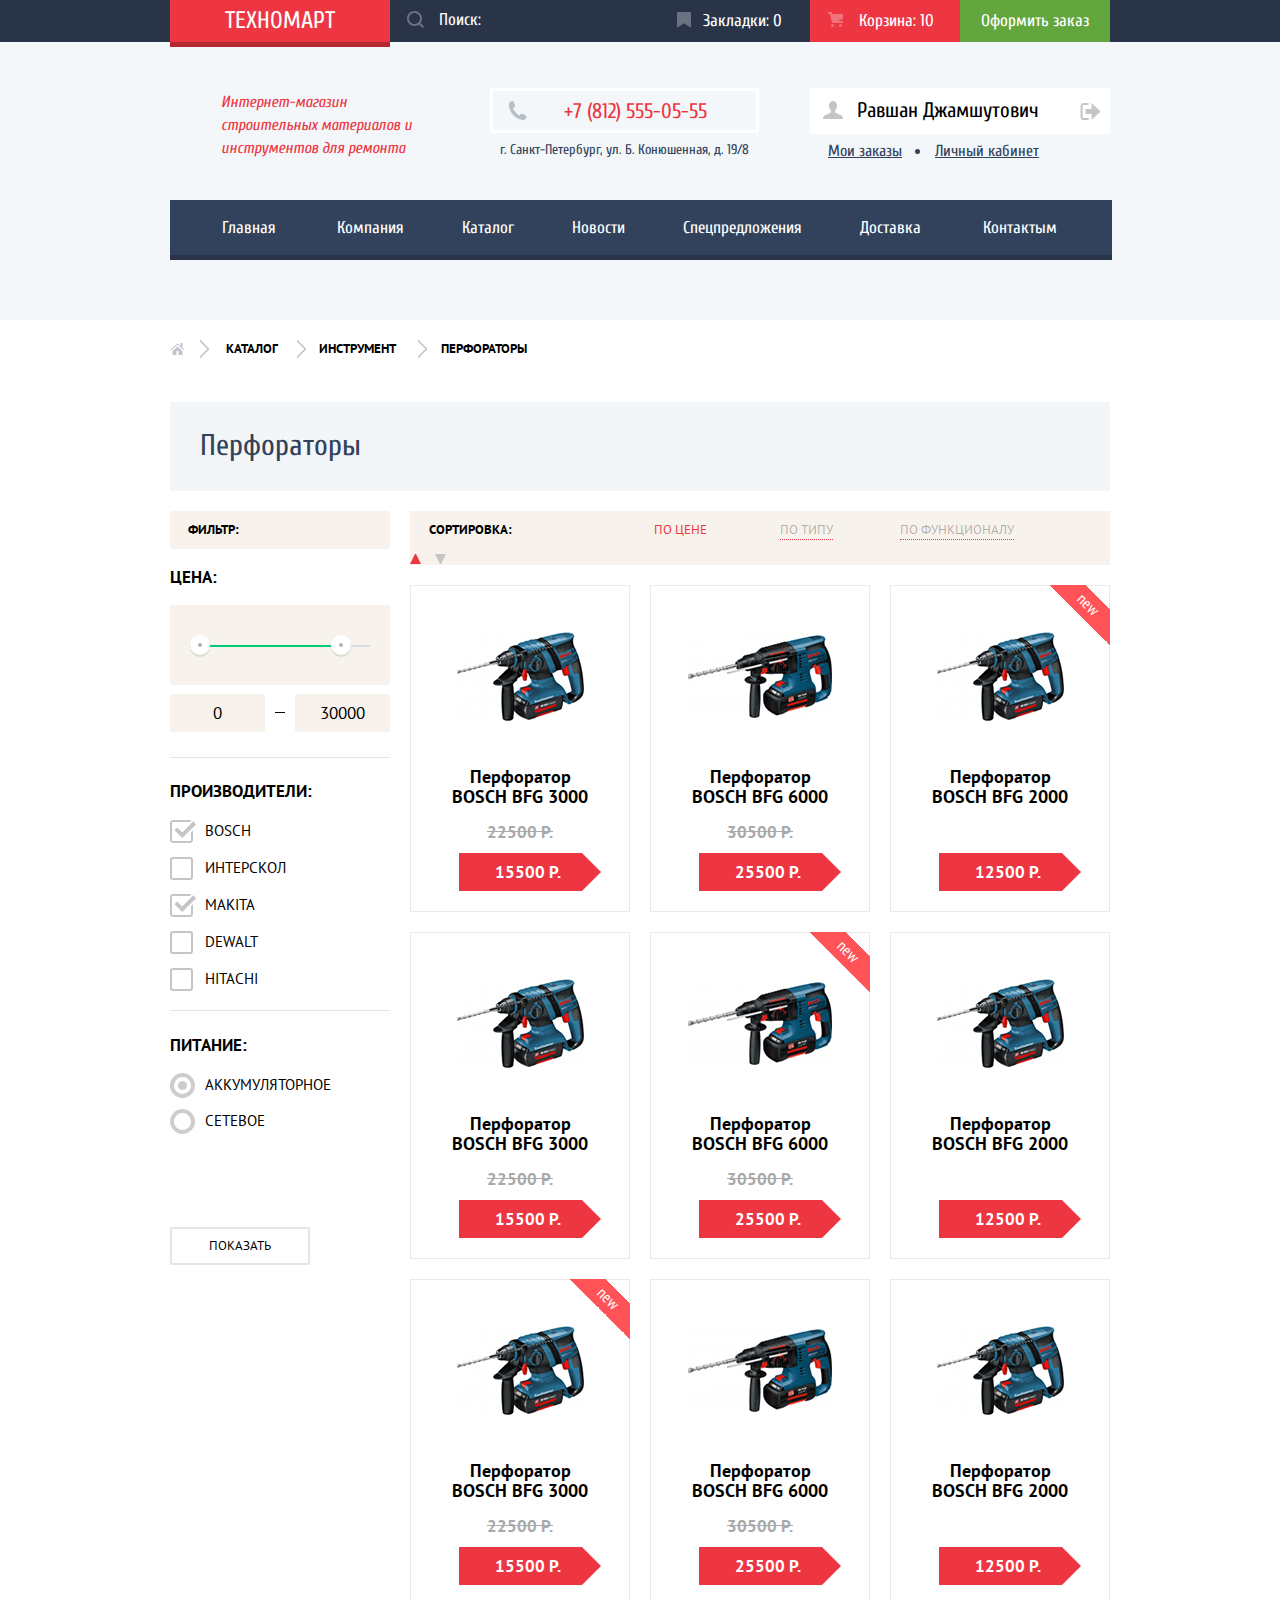
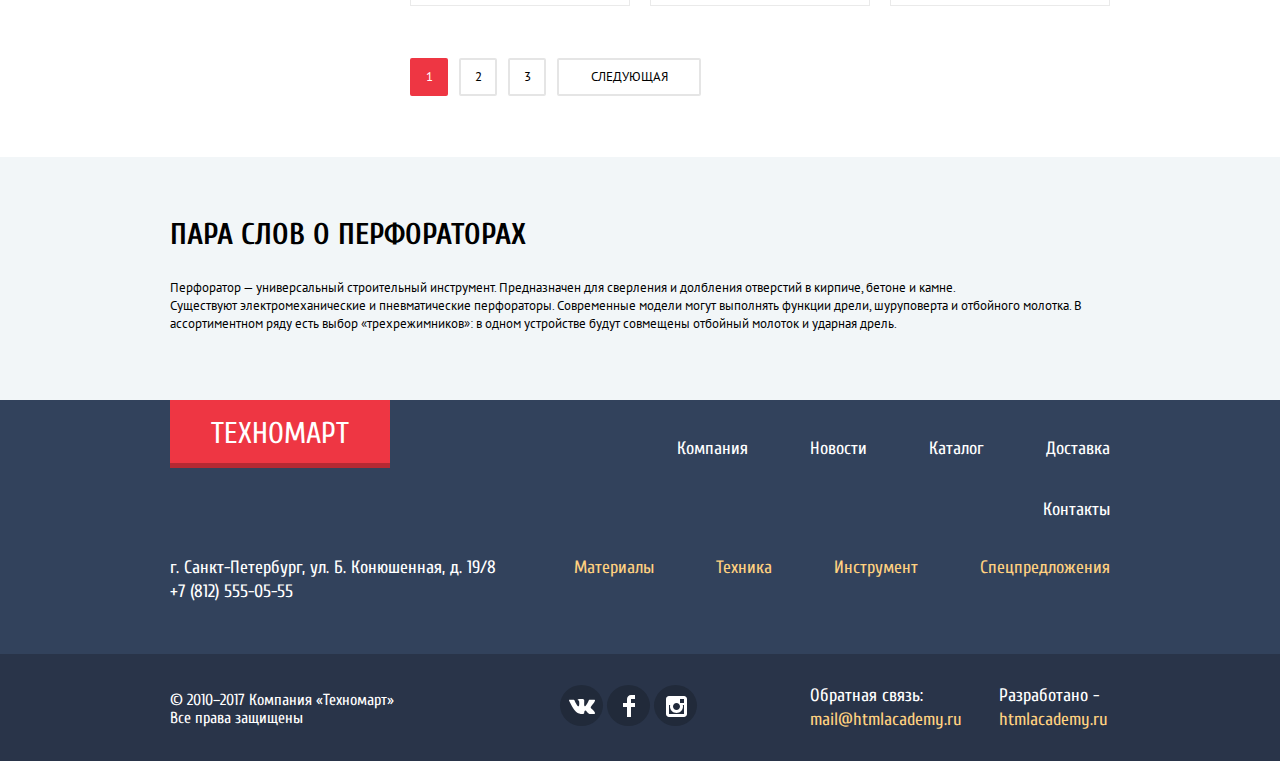
==== commit ec244b92: "finish catalog page" ====
--- a/catalog.html
+++ b/catalog.html
@@ -404,30 +404,17 @@
             </div>
         </div>
     </footer>
-    <section class="modal-map">
-        <p>Здесь будет iframe с картой</p>
-        <button type="button" class="modal-map-close-button"><span class="visually-hidden">Закрыть</span></button>
-    </section>
-    <section class="modal-write-us">
-        <form action="" method="post">
-            <label for="name">Ваше имя:</label>
-            <input type="text" name="name" id="name" placeholder="Представьтесь, пожалуйста">
-            <label for="name">Ваш e-mail:</label>
-            <input type="email" name="email" id="email" placeholder="Для отправки ответа">
-            <label for="letter">Текст письма:</label>
-            <textarea name="letter" id="letter" placeholder="В свободной форме"></textarea>
-            <button type="submit" class="modal-write-us-button">Отправить</button>
-        </form>
-        <button type="button" class="modal-map-close-button"><span class="visually-hidden">Закрыть</span></button>
-    </section>
 </body>
 <section class="modal-cart-added">
-    <b class="cart-info">Товар добавлен в корзину!</b>
+    <div class="modal-cart-added-wrapper">
+        <b class="cart-info">Товар добавлен в корзину!</b>
+    </div>
     <div class="cart-added-wrap">
-        <a href="#" class="modal-order-button">Оформить заказ</a>
-        <a href="#" class="modal-continue-shopping-button">Продолжить покупки</a>
+        <a href="#" class="modal-order-button red-button">Оформить заказ</a>
+        <a href="#" class="modal-continue-shopping-button red-button">Продолжить покупки</a>
     </div>
     <button type="button" class="modal-cart-added-close-button"><span class="visually-hidden">Закрыть</span></button>
+
 </section>
 
 </html>--- a/css/style.css
+++ b/css/style.css
@@ -1843,7 +1843,8 @@
 }
 
 .modal-map-close-button,
-.modal-write-us-close-button {
+.modal-write-us-close-button,
+.modal-cart-added-close-button {
     position: absolute;
     top: 9px;
     right: 9px;
@@ -2655,4 +2656,73 @@
     font-size: 13px;
     line-height: 18px;
     font-family: 'PT Sans', 'Arial', sans-serif;
+}
+
+.modal-cart-added {
+    position: fixed;
+    top: 50%;
+    left: 50%;
+
+    display: none;
+    width: 620px;
+    height: 275px;
+    margin-top: -138px;
+    margin-left: -310px;
+
+    background-color: #ffffff;
+    border-top: 7px solid #ee3643;
+}
+
+.modal-cart-added-wrapper {
+    position: relative;
+
+    width: 460px;
+    margin: 0 auto;
+}
+
+.cart-info {
+    position: relative;
+
+    display: block;
+    padding: 67px 0 66px 99px;
+    font-size: 30px;
+    line-height: 30px;
+}
+
+.cart-info::before {
+    content: "";
+
+    position: absolute;
+    top: 48px;
+    left: 1px;
+
+    width: 66px;
+    height: 66px;
+
+    background: url("../img/cart-added-icon.svg") center no-repeat;
+}
+
+.cart-added-wrap {
+    padding: 37px 80px;
+
+    background-color: #f1f1f1;
+}
+
+.modal-order-button {
+    width: 220px;
+    margin-right: 16px;
+}
+
+.modal-continue-shopping-button {
+    width: 220px;
+    background-color: #ffffff;
+    color: #000000;
+}
+
+.modal-continue-shopping-button:hover {
+    background-color: #e5e5e5;
+}
+
+.modal-continue-shopping-button:active {
+    background-color: #cccccc;
 }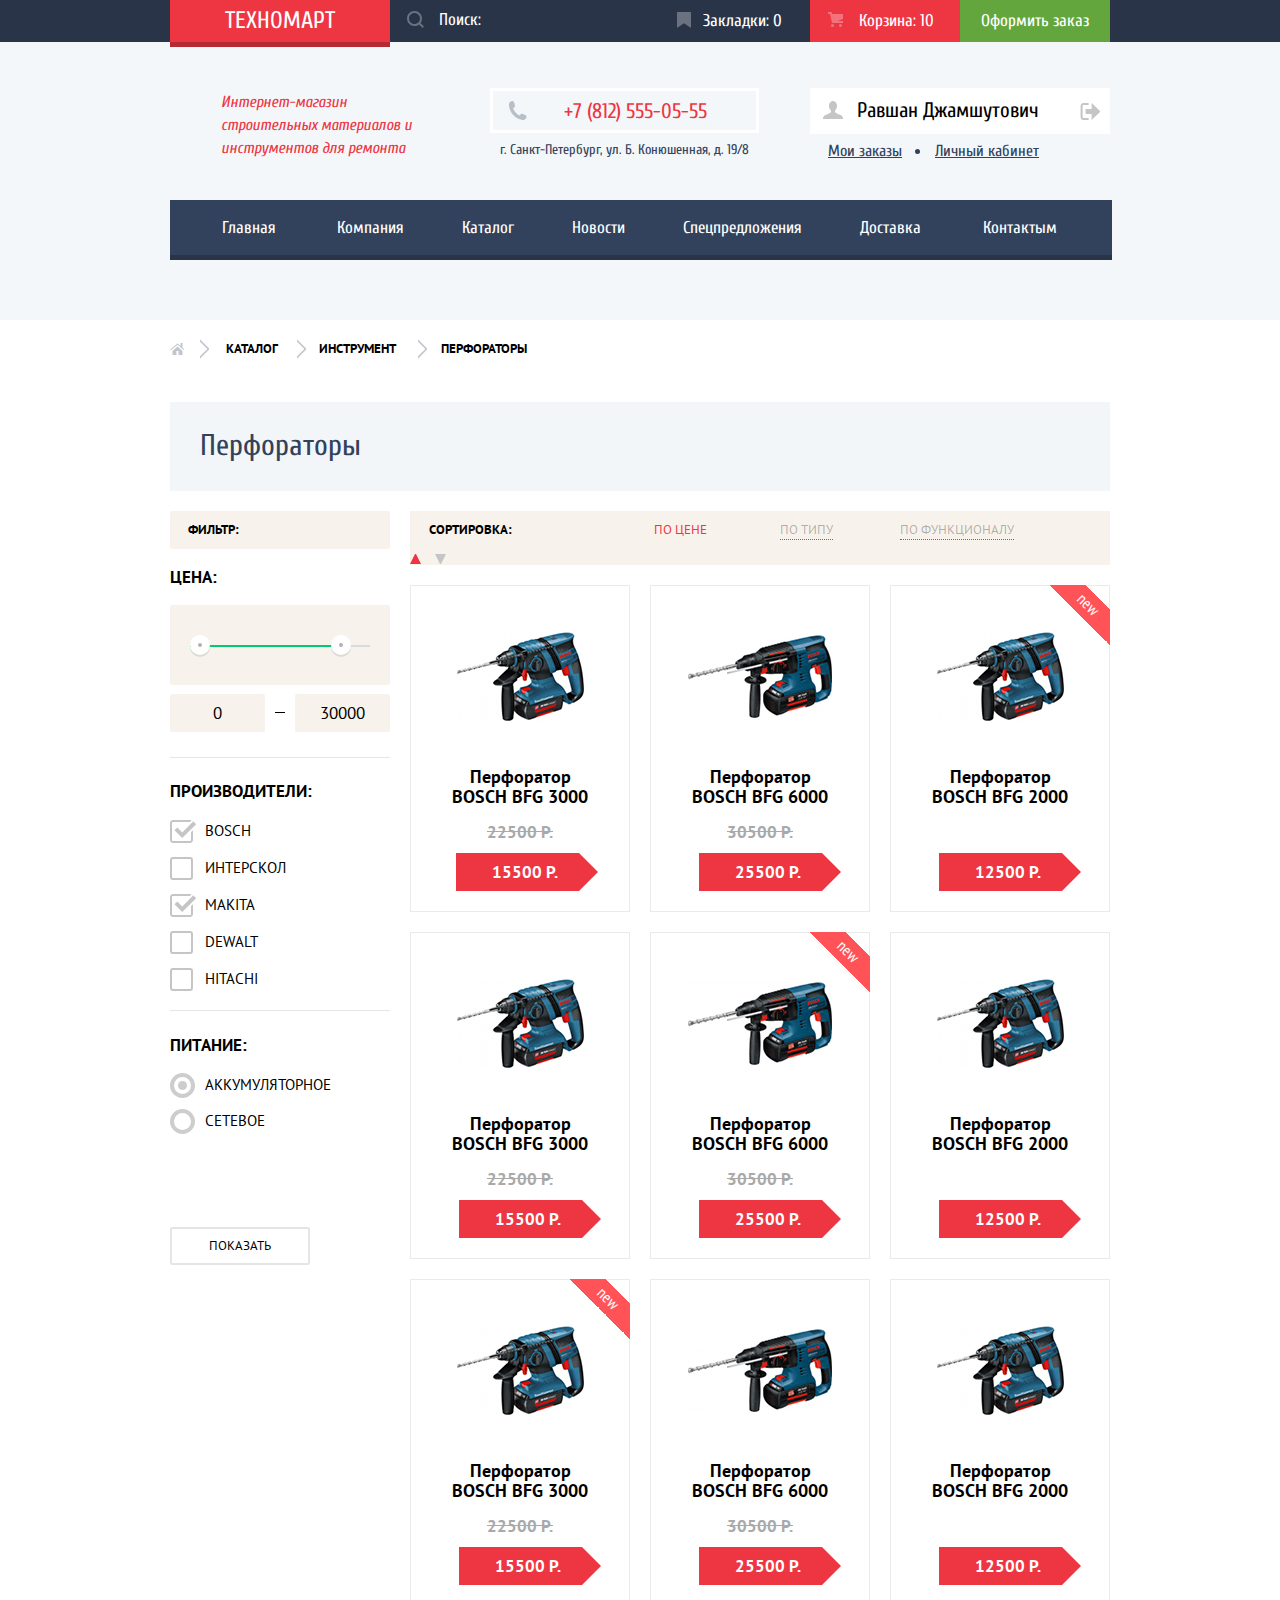
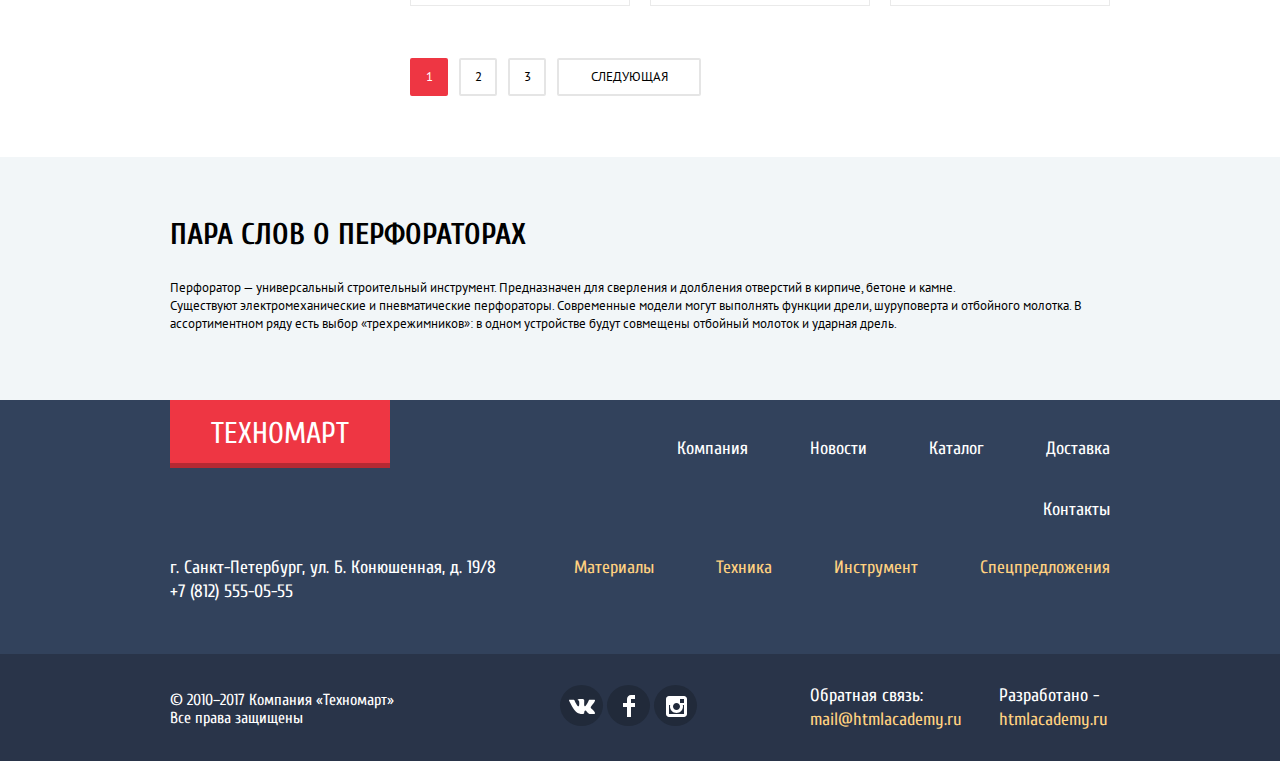
==== commit 7aa2f708: "add some fixes according to specification" ====
--- a/catalog.html
+++ b/catalog.html
@@ -17,7 +17,7 @@
     <header class="main-header">
         <div class="header-top container">
             <div class="main-logo">
-                <a>Техномарт</a>
+                <a href="index.html">Техномарт</a>
             </div>
             <div class="form-search">
                 <form action="" method="get">
@@ -77,7 +77,7 @@
                 </div>
                 <div class="authorization-active inner-page">
                     <div class="user-wrapper">
-                        <p class="user-name">Равшан Джамшутович</p>
+                        <a class="user-name" href="">Равшан Джамшутович</a>
                         <button type="button" class="user-logout-button"><span
                                 class="visually-hidden">Выход</span></button>
                     </div>
@@ -214,6 +214,12 @@
                         <div class="catalog-item-popup">
                             <button type="button" class="buy-button">Купить</button>
                             <button type="button" class="bookmark-button">В закладки</button>
+                        </div>.
+                        <div class="new-catalog-product-wrap not-new">
+                            <div class="new-product-label">
+                                <div class="red-line"></div>
+                                <p class="new-product-text">new</p>
+                            </div>
                         </div>
                     </li>
                     <li class="catalog-item">
@@ -227,6 +233,12 @@
                             <button type="button" class="buy-button">Купить</button>
                             <button type="button" class="bookmark-button">В закладки</button>
                         </div>
+                        <div class="new-catalog-product-wrap not-new">
+                            <div class="new-product-label">
+                                <div class="red-line"></div>
+                                <p class="new-product-text">new</p>
+                            </div>
+                        </div>
                     </li>
                     <li class="catalog-item">
                         <div class="catalog-item-image">
@@ -239,7 +251,7 @@
                             <button type="button" class="buy-button">Купить</button>
                             <button type="button" class="bookmark-button">В закладки</button>
                         </div>
-                        <div class="new-product-wrap new-popular-product-wrap">
+                        <div class="new-catalog-product-wrap">
                             <div class="new-product-label">
                                 <div class="red-line"></div>
                                 <p class="new-product-text">new</p>
@@ -257,6 +269,12 @@
                             <button type="button" class="buy-button">Купить</button>
                             <button type="button" class="bookmark-button">В закладки</button>
                         </div>
+                        <div class="new-catalog-product-wrap not-new">
+                            <div class="new-product-label">
+                                <div class="red-line"></div>
+                                <p class="new-product-text">new</p>
+                            </div>
+                        </div>
                     </li>
                     <li class="catalog-item">
                         <div class="catalog-item-image">
@@ -269,7 +287,7 @@
                             <button type="button" class="buy-button">Купить</button>
                             <button type="button" class="bookmark-button">В закладки</button>
                         </div>
-                        <div class="new-product-wrap new-popular-product-wrap">
+                        <div class="new-catalog-product-wrap">
                             <div class="new-product-label">
                                 <div class="red-line"></div>
                                 <p class="new-product-text">new</p>
@@ -287,6 +305,12 @@
                             <button type="button" class="buy-button">Купить</button>
                             <button type="button" class="bookmark-button">В закладки</button>
                         </div>
+                        <div class="new-catalog-product-wrap not-new">
+                            <div class="new-product-label">
+                                <div class="red-line"></div>
+                                <p class="new-product-text">new</p>
+                            </div>
+                        </div>
                     </li>
                     <li class="catalog-item">
                         <div class="catalog-item-image">
@@ -299,7 +323,7 @@
                             <button type="button" class="buy-button">Купить</button>
                             <button type="button" class="bookmark-button">В закладки</button>
                         </div>
-                        <div class="new-product-wrap new-popular-product-wrap">
+                        <div class="new-catalog-product-wrap">
                             <div class="new-product-label">
                                 <div class="red-line"></div>
                                 <p class="new-product-text">new</p>
@@ -317,6 +341,12 @@
                             <button type="button" class="buy-button">Купить</button>
                             <button type="button" class="bookmark-button">В закладки</button>
                         </div>
+                        <div class="new-catalog-product-wrap not-new">
+                            <div class="new-product-label">
+                                <div class="red-line"></div>
+                                <p class="new-product-text">new</p>
+                            </div>
+                        </div>
                     </li>
                     <li class="catalog-item">
                         <div class="catalog-item-image">
@@ -328,6 +358,12 @@
                         <div class="catalog-item-popup">
                             <button type="button" class="buy-button">Купить</button>
                             <button type="button" class="bookmark-button">В закладки</button>
+                        </div>
+                        <div class="new-catalog-product-wrap not-new">
+                            <div class="new-product-label">
+                                <div class="red-line"></div>
+                                <p class="new-product-text">new</p>
+                            </div>
                         </div>
                     </li>
                 </ul>
--- a/css/style.css
+++ b/css/style.css
@@ -81,6 +81,7 @@
     line-height: 24px;
     text-align: center;
     text-transform: uppercase;
+    text-decoration: none;
     color: #ffffff;
 
     background-color: #ee3643;
@@ -227,16 +228,14 @@
     opacity: 0.5;
 }
 
-.header-cart.active svg {
+.header-cart.active svg,
+.header-bookmark.active svg {
     opacity: 0.3;
 }
 
-.header-cart.active a {
+.header-cart.active a,
+.header-bookmark.active a {
     background-color: #ee3643;
-}
-
-.header-cart.active svg {
-    opacity: 0.3;
 }
 
 .header-place-order {
@@ -422,13 +421,15 @@
 .user-name {
     position: relative;
 
+    display: block;
     box-sizing: border-box;
     width: 300px;
-    margin: 0;
     padding: 12px 35px 13px 47px;
 
     font-size: 21px;
     line-height: 21px;
+    text-decoration: none;
+    color: #000000;
 
     background-color: #ffffff;
 }
@@ -457,6 +458,7 @@
     background: url("../img/icon-logout.svg") center no-repeat;
 
     border: none;
+    cursor: pointer;
 }
 
 .user-wrapper:hover .user-name::before {
@@ -683,9 +685,15 @@
     right: 60px;
 }
 
-.new-popular-product-wrap {
+.new-popular-product-wrap,
+.new-catalog-product-wrap {
+    position: absolute;
     top: -1px;
     right: 59px;
+}
+
+.new-catalog-product-wrap.not-new {
+    display: none;
 }
 
 .new-product-label {
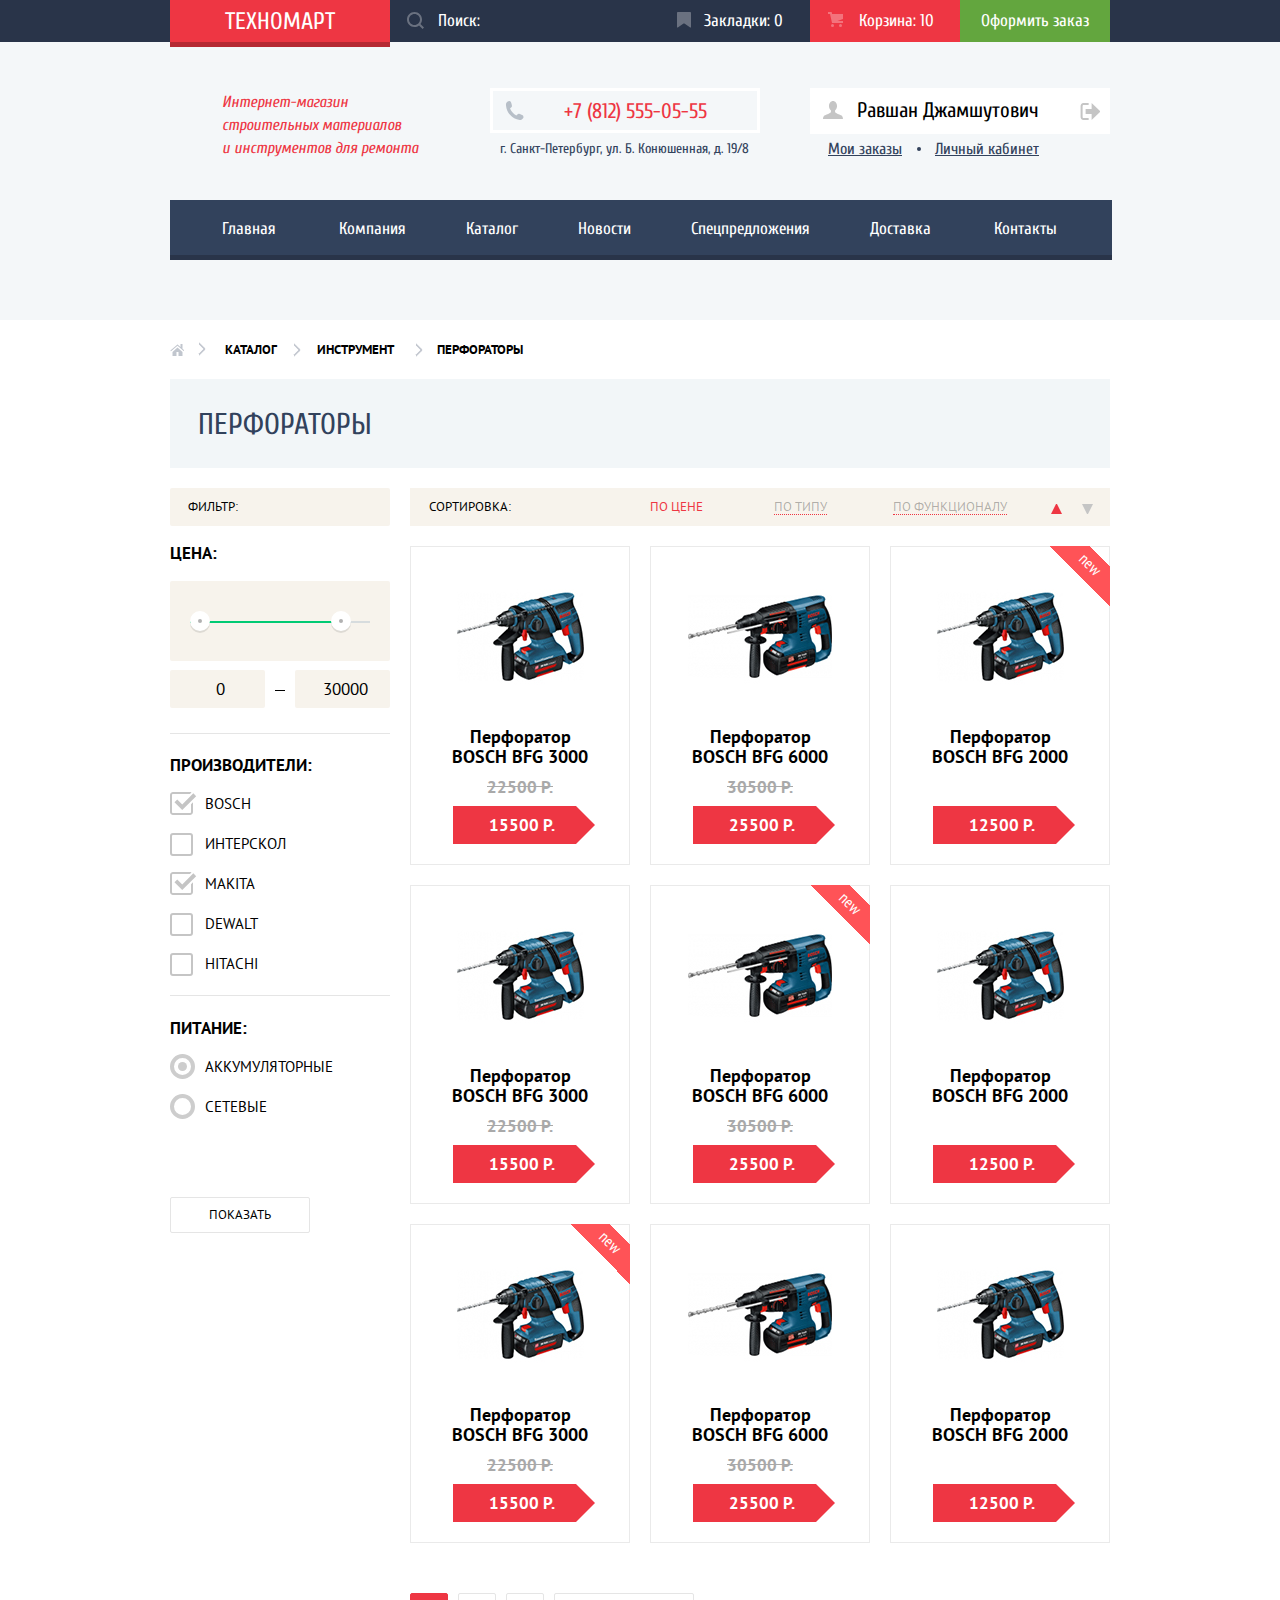
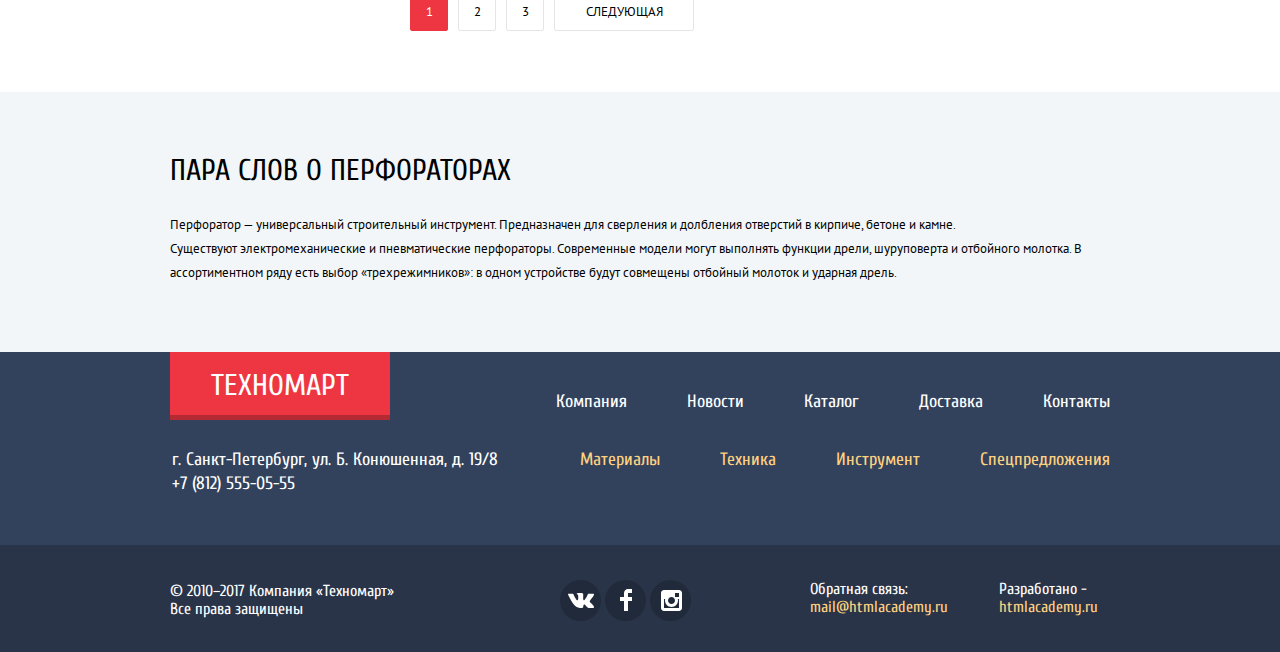
==== commit f25694ab: "add some fixes to catalog page due pixel perfect" ====
--- a/catalog.html
+++ b/catalog.html
@@ -64,7 +64,7 @@
         </div>
         <div class="header-middle container">
             <div class="about-market">
-                <p>Интернет-магазин строительных материалов и инструментов для ремонта</p>
+                <p>Интернет-магазин строительных материалов<br> и инструментов для ремонта</p>
             </div>
             <div class="contact-info">
                 <b class="contact-phone">+7 (812) 555-05-55</b>
@@ -96,15 +96,16 @@
                 <li class="menu-item"><a href="#">Новости</a></li>
                 <li class="menu-item"><a href="#">Спецпредложения</a></li>
                 <li class="menu-item"><a href="#">Доставка</a></li>
-                <li class="menu-item"><a href="#">Контактым</a></li>
+                <li class="menu-item"><a href="#">Контакты</a></li>
             </ul>
         </nav>
     </header>
-    <main>
+    <main class="main-content-catalog-page">
         <div class="breadcrumbs-wrapper container">
             <ul class="breadcrumbs">
-                <li class="breadcrumbs-item"><a href="#"><span class="visually-hidden">Главная страница</span></a></li>
-                <li class="breadcrumbs-item"><a href="#">Каталог</a></li>
+                <li class="breadcrumbs-item"><a href="index.html"><span class="visually-hidden">Главная
+                            страница</span></a></li>
+                <li class="breadcrumbs-item"><a href="catalog.html">Каталог</a></li>
                 <li class="breadcrumbs-item"><a href="#">Инструмент</a></li>
                 <li class="breadcrumbs-item current"><a>Перфораторы</a></li>
             </ul>
@@ -170,12 +171,12 @@
                             <li class="power-supply-filter-item">
                                 <input class="input-radio visually-hidden" type="radio" name="power-supply" id="battery"
                                     checked>
-                                <label for="battery">Аккумуляторное</label>
+                                <label for="battery">Аккумуляторные</label>
                             </li>
                             <li class="power-supply-filter-item">
                                 <input class="input-radio visually-hidden" type="radio" name="power-supply"
                                     id="power-cord">
-                                <label for="power-cord">Сетевое</label>
+                                <label for="power-cord">Сетевые</label>
                             </li>
                         </ul>
                     </fieldset>
@@ -440,17 +441,18 @@
             </div>
         </div>
     </footer>
+    <section class="modal-cart-added">
+        <div class="modal-cart-added-wrapper">
+            <b class="cart-info">Товар добавлен в корзину!</b>
+        </div>
+        <div class="cart-added-wrap">
+            <a href="#" class="modal-order-button red-button">Оформить заказ</a>
+            <a href="#" class="modal-continue-shopping-button red-button">Продолжить покупки</a>
+        </div>
+        <button type="button" class="modal-cart-added-close-button"><span
+                class="visually-hidden">Закрыть</span></button>
+    </section>
+    <script src="js/main.js"></script>
 </body>
-<section class="modal-cart-added">
-    <div class="modal-cart-added-wrapper">
-        <b class="cart-info">Товар добавлен в корзину!</b>
-    </div>
-    <div class="cart-added-wrap">
-        <a href="#" class="modal-order-button red-button">Оформить заказ</a>
-        <a href="#" class="modal-continue-shopping-button red-button">Продолжить покупки</a>
-    </div>
-    <button type="button" class="modal-cart-added-close-button"><span class="visually-hidden">Закрыть</span></button>
-
-</section>
 
 </html>--- a/css/style.css
+++ b/css/style.css
@@ -32,6 +32,10 @@
     clip-path: inset(100%);
     clip: rect(0 0 0 0);
     overflow: hidden;
+}
+
+.main-content-catalog-page {
+    font-family: 'PT Sans', 'Arial', sans-serif;
 }
 
 .red-button {
@@ -74,8 +78,7 @@
 
 .main-logo a {
     display: block;
-    padding: 9px 0;
-    padding-bottom: 14px;
+    padding: 10px 0 13px 0;
 
     font-size: 24px;
     line-height: 24px;
@@ -105,7 +108,7 @@
 .form-search input {
     box-sizing: border-box;
     width: 100%;
-    padding: 11px 17px 13px 49px;
+    padding: 12px 17px 12px 48px;
 
     font-size: 17px;
     line-height: 18px;
@@ -131,7 +134,7 @@
 
 .search-button {
     position: absolute;
-    top: 11px;
+    top: 12px;
     left: 17px;
 
     width: 17px;
@@ -167,7 +170,7 @@
 .header-bookmark a,
 .header-cart a {
     display: block;
-    padding: 12px 19px 12px 43px;
+    padding: 12px 19px 12px 44px;
 
     font-size: 17px;
     line-height: 18px;
@@ -275,7 +278,7 @@
 
 .about-market p {
     margin: 0;
-    padding: 49px 53px 40px 51px;
+    padding: 49px 50px 40px 52px;
 
     font-style: italic;
     font-size: 16px;
@@ -294,7 +297,7 @@
 
     display: inline-block;
     margin-left: 20px;
-    padding: 10px 49px 8px 71px;
+    padding: 10px 50px 8px 71px;
 
     font-size: 21px;
     line-height: 21px;
@@ -309,7 +312,7 @@
 
     position: absolute;
     top: 10px;
-    left: 15px;
+    left: 12px;
 
     width: 19px;
     height: 19px;
@@ -319,7 +322,7 @@
 
 .contact-address {
     margin: 0;
-    padding-top: 5px;
+    padding-top: 4px;
     padding-left: 30px;
 
     font-size: 14px;
@@ -490,7 +493,7 @@
 
 .user-menu-item {
     display: inline-block;
-    padding-top: 8px;
+    padding-top: 6px;
     padding-left: 29px;
 }
 
@@ -504,11 +507,11 @@
     content: "";
 
     position: absolute;
-    top: 15px;
-    right: -18px;
-
-    width: 5px;
-    height: 5px;
+    top: 13px;
+    right: -19px;
+
+    width: 4px;
+    height: 4px;
 
     background-color: #32425c;
     border-radius: 50%;
@@ -540,7 +543,7 @@
 
 .menu-item a {
     display: block;
-    padding: 19px 29px 24px 29px;
+    padding: 20px 30px 23px 30px;
 
     font-size: 17px;
     line-height: 17px;
@@ -553,7 +556,7 @@
 
 .menu-item:first-child a {
     padding-left: 52px;
-    padding-right: 32px;
+    padding-right: 33px;
 }
 
 .menu-item:last-child a {
@@ -587,7 +590,7 @@
     width: 300px;
     margin: 0;
     margin-right: 16px;
-    padding-top: 22px;
+    padding-top: 21px;
 }
 
 .item-materials {
@@ -646,7 +649,7 @@
 .type-of-goods-item-title {
     margin: 0;
     padding-left: 23px;
-    padding-bottom: 11px;
+    padding-bottom: 12px;
 
     font-size: 24px;
     line-height: 30px;
@@ -658,7 +661,7 @@
     width: 135px;
     margin-left: 25px;
     margin-bottom: 22px;
-    padding: 10px 0;
+    padding: 11px 0 9px 0;
 
     font-size: 14px;
     line-height: 18px;
@@ -709,13 +712,13 @@
     width: 60px;
     height: 60px;
 
-    background-image: linear-gradient(to right top, transparent 50%, #ff5357 50%, #ff5357 80%, transparent 80%);
+    background-image: linear-gradient(to right top, transparent 50%, #ff5357 50%, #ff5357 83%, transparent 83%);
 }
 
 .new-product-text {
     position: absolute;
-    top: 10px;
-    right: -50px;
+    top: 9px;
+    right: -52px;
 
     margin: 0;
 
@@ -732,15 +735,26 @@
     margin-bottom: 53px;
 }
 
+.promo-sliders-wrap {
+    position: relative;
+    margin-right: 20px;
+}
+
 .slider {
-    position: relative;
-
     width: 620px;
-    margin-right: 20px;
+}
+
+.slider-1 {
+    display: none;
 }
 
 .slider-2 {
     display: none;
+}
+
+.slider-1.active,
+.slider-2.active {
+    display: block;
 }
 
 .slider-logo {
@@ -758,12 +772,12 @@
     top: 0;
     left: 0;
 
-    padding: 23px 20px 23px 25px;
+    padding: 23px 20px 23px 24px;
 }
 
 .slider-title {
     margin: 0;
-    padding-bottom: 2px;
+    padding-bottom: 1px;
 
     font-size: 36px;
     line-height: 36px;
@@ -773,7 +787,7 @@
 
 .slider-slogan {
     margin: 0;
-    padding-bottom: 120px;
+    padding-bottom: 122px;
 
     font-size: 18px;
     line-height: 24px;
@@ -786,6 +800,8 @@
 }
 
 .slider-arrow {
+    z-index: 1;
+
     width: 30px;
     height: 30px;
 
@@ -799,8 +815,8 @@
 
 .slider-arrow-left {
     position: absolute;
-    top: 114px;
-    left: 25px;
+    top: 119px;
+    left: 29px;
 
     border-top-color: transparent;
     border-right-color: transparent;
@@ -810,8 +826,8 @@
 
 .slider-arrow-right {
     position: absolute;
-    top: 114px;
-    right: 20px;
+    top: 119px;
+    right: 27px;
 
     border-bottom-color: transparent;
     border-left-color: transparent;
@@ -819,10 +835,33 @@
     outline: none;
 }
 
+.slider-arrow.active {
+    border-color: rgba(255, 255, 255, 0.5);
+
+    cursor: auto;
+}
+
+.slider-arrow-right.active {
+    border-bottom-color: transparent;
+    border-left-color: transparent;
+}
+
+.slider-arrow-left.active {
+    border-top-color: transparent;
+    border-right-color: transparent;
+}
+
+.slider-arrow-right.active {
+    border-color: rgba(255, 255, 255, 0.5);
+    border-bottom-color: transparent;
+    border-left-color: transparent;
+    cursor: auto;
+}
+
 .slider-switches-list {
     position: absolute;
     bottom: 36px;
-    left: 50%;
+    left: 295px;
 
     display: flex;
     align-items: center;
@@ -877,13 +916,13 @@
     display: block;
     width: 300px;
     margin: 0;
-    padding-top: 22px;
+    padding-top: 21px;
 }
 
 .benefits-title {
     margin: 0;
-    padding-left: 23px;
-    padding-bottom: 11px;
+    padding-left: 22px;
+    padding-bottom: 12px;
 
     font-size: 24px;
     line-height: 30px;
@@ -893,9 +932,9 @@
 .benefits-item a {
     display: inline-block;
     width: 135px;
-    margin-left: 25px;
+    margin-left: 22px;
     margin-bottom: 22px;
-    padding: 10px 0;
+    padding: 11px 0 9px 0;
 
     font-size: 14px;
     line-height: 18px;
@@ -958,6 +997,7 @@
 
 .popular-goods-title-wrap,
 .popular-brand-title-wrap {
+    display: flex;
     margin-bottom: 20px;
 
     background-color: #f9f5f0;
@@ -965,27 +1005,27 @@
 
 .popular-goods-title,
 .popular-brand-title {
-    display: inline-block;
-    width: 320px;
-    margin: 0;
-    margin-right: 343px;
-    padding: 29px 0 30px 0;
+    margin: 0;
+    margin-right: 371px;
+    padding: 30px 0 29px 29px;
 
     font-size: 30px;
     line-height: 30px;
-    text-align: center;
+    font-weight: normal;
     text-transform: uppercase;
     color: #32425c;
 }
 
 .popular-brand-title {
-    width: 400px;
-    margin-right: 263px;
-    padding: 29px 0 30px 0;
-}
-
-.popular-goods-button {
+    margin-right: 272px;
+    padding-left: 25px;
+}
+
+.popular-goods-button,
+.popular-brand-button {
+    display: block;
     width: 253px;
+    margin-top: 25px;
 }
 
 .popular-goods-list {
@@ -1003,8 +1043,6 @@
     width: 218px;
     margin-right: 20px;
 
-    text-align: center;
-
     border: 1px solid #eaeaea;
 }
 
@@ -1044,7 +1082,7 @@
 .popular-goods-img,
 .catalog-item-image {
     width: 218px;
-    height: 181px;
+    height: 180px;
 }
 
 .popular-goods-img img,
@@ -1088,21 +1126,23 @@
 .catalog-item-title {
     width: 160px;
     margin: 0 auto;
-    padding-bottom: 16px;
+    padding-bottom: 11px;
 
     font-size: 18px;
     line-height: 20px;
     font-family: 'PT Sans', 'Arial', sans-serif;
+    text-align: center;
 }
 
 .last-price,
 .catalog-price-before {
     display: block;
-    padding-bottom: 12px;
+    padding-bottom: 10px;
 
     font-size: 17px;
     line-height: 18px;
     font-family: 'PT Sans', 'Arial', sans-serif;
+    text-align: center;
     text-decoration: line-through;
     color: #a9a9a9;
 }
@@ -1116,6 +1156,7 @@
     position: relative;
 
     display: inline-block;
+    margin-left: 42px;
     margin-bottom: 20px;
     padding: 10px 21px 10px 36px;
 
@@ -1174,6 +1215,8 @@
     box-shadow: inset 0px -3px 0px 0px rgba(54, 115, 21, 1);
 
     outline: none;
+
+    cursor: pointer;
 }
 
 .buy-button::after {
@@ -1226,7 +1269,10 @@
     background-color: #ffffff;
     border: 3px solid #63a63e;
     border-radius: 2px;
+
     outline: none;
+
+    cursor: pointer;
 }
 
 .bookmark-button:hover {
@@ -1236,10 +1282,6 @@
 .bookmark-button:active {
     border: 3px solid rgba(50, 66, 92, 0.3);
     color: rgba(50, 66, 92, 0.3);
-}
-
-.popular-brand-button {
-    width: 253px;
 }
 
 .popular-brand-list {
@@ -1334,17 +1376,18 @@
 }
 
 .services {
-    padding: 63px 0 102px 0;
+    padding: 65px 0 100px 0;
 
     background-color: #f4f8f9;
 }
 
 .services-title {
     margin: 0;
-    padding-bottom: 29px;
+    padding-bottom: 27px;
 
     font-size: 30px;
     line-height: 30px;
+    font-weight: normal;
     text-transform: uppercase;
 }
 
@@ -1367,7 +1410,6 @@
 
     width: 240px;
     margin: 0;
-    margin-right: 60px;
     padding: 0;
 
     list-style: none;
@@ -1388,8 +1430,9 @@
 
 .services-item a {
     display: block;
-    padding: 15px 0 16px 0;
-    padding-left: 23px;
+    margin-bottom: 1px;
+    padding: 13px 0 17px 0;
+    padding-left: 22px;
 
     font-size: 21px;
     line-height: 30px;
@@ -1398,7 +1441,7 @@
     color: #ffffff;
 
     background-color: #32425c;
-    box-shadow: 0 1px 0 0 #293449, inset 0 1px 0 0 #405069;
+    box-shadow: inset 0 1px 0 #405069, 0 1px 0 #293449;
 }
 
 .services-item a:hover {
@@ -1406,45 +1449,35 @@
 }
 
 .services-item.active a {
-    display: block;
-    padding: 15px 0 16px 0;
-    padding-left: 23px;
-
-    font-size: 21px;
-    line-height: 30px;
-    font-weight: bold;
-    text-decoration: none;
     color: #32425c;
 
     background-color: #ffffff;
+
     box-shadow: 0 1px 0 0 #ffffff;
 }
 
 .services-slider {
     position: relative;
 
+    box-sizing: border-box;
+    display: none;
+    padding-left: 79px;
     width: 700px;
 }
 
-.delivery {
-    display: block;
-}
-
-.guarantee {
-    display: none;
-}
-
-.credit {
-    display: none;
+.services-slider.active {
+    display: block;
 }
 
 .services-slider-title {
     width: 280px;
     margin: 0;
-    padding-bottom: 25px;
+    padding-bottom: 22px;
 
     font-size: 36px;
     line-height: 36px;
+    font-weight: normal;
+    text-transform: uppercase;
     color: #32425c;
 }
 
@@ -1462,7 +1495,7 @@
 }
 
 .credit .services-slider-description {
-    padding-bottom: 25px;
+    padding-bottom: 26px;
 }
 
 .delivery::after {
@@ -1494,7 +1527,7 @@
 
     position: absolute;
     top: 0px;
-    right: 0;
+    right: -10px;
 
     width: 465px;
     height: 285px;
@@ -1509,7 +1542,7 @@
 
 .contact-delivery-info {
     display: flex;
-    padding: 77px 0 86px 0;
+    padding: 79px 0 86px 0;
 }
 
 .about-delivery {
@@ -1522,6 +1555,7 @@
 
     font-size: 30px;
     line-height: 30px;
+    font-weight: normal;
     text-transform: uppercase;
 }
 
@@ -1536,8 +1570,12 @@
     font-family: 'PT Sans', 'Arial', sans-serif;
 }
 
+.office-address p {
+    width: 300px;
+}
+
 .about-delivery p:last-of-type {
-    padding-bottom: 22px;
+    padding-bottom: 20px;
 }
 
 .delivery-partners-list {
@@ -1584,7 +1622,7 @@
 }
 
 .office-address p {
-    padding-bottom: 33px;
+    padding-bottom: 32px;
 }
 
 .open-modal-write-us {
@@ -1595,9 +1633,11 @@
 }
 
 .map {
-    padding-bottom: 40px;
+    padding-bottom: 39px;
     width: 300px;
     height: 158px;
+
+    cursor: pointer;
 }
 
 .map img {
@@ -1640,12 +1680,12 @@
 .footer-menu-item,
 .footer-product-menu-item {
     display: inline-block;
-    padding-top: 37px;
-    padding-left: 58px;
+    padding-top: 38px;
+    padding-left: 56px;
 }
 
 .footer-product-menu-item {
-    padding-top: 34px;
+    padding-top: 33px;
 }
 
 .footer-menu-item:first-child,
@@ -1680,8 +1720,7 @@
 .footer-contacts p {
     width: 380px;
     margin: 0;
-    padding-top: 34px;
-    padding-bottom: 50px;
+    padding: 33px 0 49px 2px;
 
     font-size: 18px;
     line-height: 24px;
@@ -1711,6 +1750,7 @@
     display: block;
     width: 400px;
     margin: 0;
+    margin-top: 9px;
     padding: 0;
 
     list-style: none;
@@ -1730,7 +1770,6 @@
     display: block;
     width: 41px;
     height: 41px;
-    padding-right: 2px;
 
     background-color: #212a3a;
     border-radius: 50%;
@@ -1800,8 +1839,8 @@
 .developer a {
     width: 189px;
 
-    font-size: 18px;
-    line-height: 24px;
+    font-size: 16px;
+    line-height: 18px;
     font-weight: normal;
 
     color: #ffffff;
@@ -1838,6 +1877,28 @@
     box-shadow: 0px 0px 14.72px 1.28px rgba(0, 0, 0, 0.5);
 }
 
+.modal-map--show {
+    z-index: 1;
+
+    display: block;
+
+    animation-name: modal-map-show;
+    animation-duration: 0.6s;
+    animation-timing-function: ease-in-out;
+    animation-fill-mode: forwards;
+}
+
+.modal-map--close {
+    z-index: 1;
+
+    display: block;
+
+    animation-name: modal-map-close;
+    animation-duration: 0.7s;
+    animation-timing-function: ease-in-out;
+    animation-fill-mode: forwards;
+}
+
 .map-wrapper {
     position: relative;
 
@@ -1863,6 +1924,7 @@
     background: url("../img/cross-icon.svg") center no-repeat;
 
     border: none;
+    cursor: pointer;
 }
 
 .modal-write-us {
@@ -1881,6 +1943,28 @@
     border-top: 7px solid #ff5357;
 
     box-shadow: 0px 20px 40px 0px rgba(0, 0, 0, 0.75);
+}
+
+.modal-write-us--show {
+    z-index: 1;
+
+    display: block;
+
+    animation-name: modal-write-us-show;
+    animation-duration: 0.6s;
+    animation-timing-function: ease-in-out;
+    animation-fill-mode: forwards;
+}
+
+.modal-write-us--close {
+    z-index: 1;
+
+    display: block;
+
+    animation-name: modal-write-us-close;
+    animation-duration: 0.6s;
+    animation-timing-function: ease-in-out;
+    animation-fill-mode: forwards;
 }
 
 .modal-write-us-wrapper {
@@ -1995,7 +2079,6 @@
 
 .breadcrumbs {
     margin: 0;
-    margin-bottom: 24px;
     padding: 20px 0;
 
     list-style: none;
@@ -2012,38 +2095,33 @@
 .breadcrumbs-item a {
     font-size: 13px;
     line-height: 18px;
-    font-family: 'PT Sans', 'Arial', sans-serif;
     font-weight: bold;
     color: #000000;
     text-decoration: none;
     text-transform: uppercase;
 }
 
+.breadcrumbs-item:first-child a {
+    display: block;
+    width: 14px;
+    height: 12px;
+
+    background: url("../img/icon-home.svg") center no-repeat;
+}
+
 .breadcrumbs-item:first-child {
     width: 14px;
-    padding-right: 38px;
+    height: 12px;
+
+    padding-right: 37px;
 }
 
 .breadcrumbs-item:nth-child(2) {
-    padding-right: 37px;
+    padding-right: 36px;
 }
 
 .breadcrumbs-item:nth-child(3) {
-    padding-right: 41px;
-}
-
-.breadcrumbs-item:first-child::before {
-    content: "";
-
-    position: absolute;
-    top: 50%;
-    left: 0;
-
-    width: 14px;
-    height: 12px;
-    margin-top: -6px;
-
-    background: url("../img/icon-home.svg") center no-repeat;
+    padding-right: 39px;
 }
 
 .breadcrumbs-item:first-child::after,
@@ -2052,11 +2130,11 @@
     content: "";
 
     position: absolute;
-    top: 2px;
-    left: 23px;
-
-    width: 10px;
-    height: 10px;
+    top: 4px;
+    left: 24px;
+
+    width: 6px;
+    height: 6px;
 
     border: 2px solid #c5c9d1;
     border-left-color: transparent;
@@ -2067,7 +2145,7 @@
 }
 
 .breadcrumbs-item:first-child::after {
-    top: -7px;
+    top: 0px;
 }
 
 .breadcrumbs-item:nth-child(2)::after {
@@ -2075,16 +2153,18 @@
 }
 
 .breadcrumbs-item:nth-child(3)::after {
-    left: 92px;
+    left: 94px;
 }
 
 .page-title {
     margin: 0;
-    padding: 29px 0 30px 30px;
+    padding: 31px 0 28px 28px;
 
     font-size: 30px;
     line-height: 30px;
+    font-family: 'Cuprum', 'Arial', sans-serif;
     font-weight: normal;
+    text-transform: uppercase;
     color: #32425c;
 
     background-color: #f2f6f8;
@@ -2102,12 +2182,12 @@
 
 .filter-title {
     margin: 0;
-    margin-bottom: 13px;
+    margin-bottom: 12px;
     padding: 10px 18px;
 
     font-size: 13px;
     line-height: 18px;
-    font-family: 'PT Sans', 'Arial', sans-serif;
+    font-weight: normal;
     color: #000000;
     text-transform: uppercase;
 
@@ -2117,7 +2197,7 @@
 
 .price-filter {
     margin: 0;
-    margin-bottom: 18px;
+    margin-bottom: 16px;
     padding: 0;
     padding-bottom: 25px;
 
@@ -2131,7 +2211,6 @@
 
     font-size: 17px;
     line-height: 30px;
-    font-family: 'PT Sans', 'Arial', sans-serif;
     font-weight: bold;
     color: #000000;
     text-transform: uppercase;
@@ -2215,20 +2294,18 @@
     content: "";
 
     position: absolute;
-    top: 50%;
-    left: 50%;
+    top: 20px;
+    left: 105px;
 
     width: 10px;
     height: 1px;
-    margin-top: -1px;
-    margin-left: -5px;
 
     background-color: #000000;
 }
 
 .price-input input {
     width: 95px;
-    padding: 10px 10px;
+    padding: 10px 10px 10px 15px;
 
     box-sizing: border-box;
     font-size: 17px;
@@ -2250,7 +2327,7 @@
 .brand-filter,
 .power-supply-filter {
     margin: 0;
-    margin-bottom: 19px;
+    margin-bottom: 17px;
     padding: 0;
     padding-bottom: 21px;
 
@@ -2258,9 +2335,8 @@
     border-bottom: 1px solid #e5e5e5;
 }
 
-
 .power-supply-filter {
-    margin-bottom: 75px;
+    margin-bottom: 59px;
 
     border: none;
 }
@@ -2268,11 +2344,10 @@
 .brand-filter-title,
 .power-supply-title {
     margin: 0;
-    padding-bottom: 15px;
+    padding-bottom: 14px;
 
     font-size: 17px;
     line-height: 30px;
-    font-family: 'PT Sans', 'Arial', sans-serif;
     font-weight: bold;
     color: #000000;
     text-transform: uppercase;
@@ -2287,7 +2362,7 @@
 }
 
 .brand-filter-item {
-    padding-bottom: 17px;
+    padding-bottom: 20px;
 }
 
 .brand-filter-item:last-child {
@@ -2302,7 +2377,6 @@
 
     font-size: 15px;
     line-height: 20px;
-    font-family: 'PT Sans', 'Arial', sans-serif;
     text-transform: uppercase;
 }
 
@@ -2310,12 +2384,12 @@
     content: "";
 
     position: absolute;
-    top: 50%;
+    top: -1px;
     left: 0;
 
     width: 19px;
     height: 19px;
-    margin-top: -11px;
+
 
     background-color: #ffffff;
     border: 2px solid #c5c5c5;
@@ -2330,12 +2404,12 @@
     content: "";
 
     position: absolute;
-    top: 50%;
+    top: -2px;
     left: 0;
 
     width: 27px;
     height: 23px;
-    margin-top: -11px;
+
 
     background: url("../img/checkbox-on.svg") center no-repeat;
 }
@@ -2362,7 +2436,7 @@
 }
 
 .power-supply-filter-item:first-child {
-    padding-bottom: 16px;
+    padding-bottom: 20px;
 }
 
 .input-radio+label::before {
@@ -2420,25 +2494,24 @@
 
     font-size: 13px;
     line-height: 18px;
-    font-family: 'PT Sans', 'Arial', sans-serif;
     text-align: center;
     color: #000000;
     text-decoration: none;
     text-transform: uppercase;
 
     background-color: #ffffff;
-    border: 2px solid #e5e5e5;
+    border: 1px solid #e5e5e5;
     border-radius: 2px;
 
     outline: none;
 }
 
 .filter-form-button:hover {
-    border: 2px solid #bdc6ca;
+    border: 1px solid #bdc6ca;
 }
 
 .filter-form-button:active {
-    border: 2px solid #ee3643;
+    border: 1px solid #ee3643;
 }
 
 .sort {
@@ -2457,14 +2530,14 @@
 
     font-size: 13px;
     line-height: 18px;
-    font-family: 'PT Sans', 'Arial', sans-serif;
+    font-weight: normal;
     color: #000000;
     text-transform: uppercase;
 }
 
 .sort-menu {
     display: inline-block;
-    width: 480px;
+    width: 473px;
     margin: 0;
     padding: 0;
 
@@ -2477,20 +2550,20 @@
 }
 
 .sort-menu-item:first-child {
-    margin-left: 80px;
-    margin-right: 69px;
+    margin-left: 76px;
+    margin-right: 67px;
 }
 
 .sort-menu-item:nth-child(2) {
-    margin-right: 63px;
+    margin-right: 62px;
 }
 
 .sort-menu-item a {
     display: block;
+    margin-bottom: -2px;
 
     font-size: 13px;
     line-height: 18px;
-    font-family: 'PT Sans', 'Arial', sans-serif;
     color: rgba(0, 0, 0, 0.3);
     text-transform: uppercase;
     text-decoration: none;
@@ -2537,7 +2610,7 @@
 }
 
 .sort-arrow-up {
-    margin-right: 10px;
+    margin-right: 16px;
 }
 
 .top-sort-arrow,
@@ -2585,7 +2658,7 @@
     display: flex;
     flex-wrap: wrap;
     margin: 0;
-    margin-bottom: 52px;
+    margin-bottom: 50px;
     padding: 0;
 
     list-style: none;
@@ -2600,31 +2673,30 @@
 
 .pagination-item {
     display: inline-block;
-    margin-right: 7px;
+    margin-right: 6px;
 }
 
 .pagination-item a {
     display: block;
-    width: 34px;
-    padding: 8px 0;
+    width: 36px;
+    padding: 9px 0;
 
     font-size: 13px;
     line-height: 18px;
-    font-family: 'PT Sans', 'Arial', sans-serif;
     text-align: center;
     color: #000000;
     text-decoration: none;
     text-transform: uppercase;
 
     background-color: #ffffff;
-    border: 2px solid #e5e5e5;
+    border: 1px solid #e5e5e5;
     border-radius: 2px;
 
     outline: none;
 }
 
 .pagination-item:last-child a {
-    width: 140px;
+    width: 138px;
 }
 
 .pagination-item.current a,
@@ -2632,29 +2704,31 @@
     color: #ffffff;
 
     background-color: #ee3643;
-    border: 2px solid #ee3643;
+    border: 1px solid #ee3643;
 }
 
 .pagination-item a:hover {
-    border: 2px solid #bdc6ca;
+    border: 1px solid #bdc6ca;
 }
 
 .pagination-item a:active {
-    border: 2px solid #ee3643;
+    border: 1px solid #ee3643;
 }
 
 .about-product {
-    padding: 63px 0 67px 0;
+    padding: 64px 0 67px 0;
 
     background-color: #f2f6f8;
 }
 
 .about-product-title {
     margin: 0;
-    padding-bottom: 29px;
+    padding-bottom: 27px;
 
     font-size: 30px;
     line-height: 30px;
+    font-family: 'Cuprum', 'Arial', sans-serif;
+    font-weight: normal;
     text-transform: uppercase;
 }
 
@@ -2662,8 +2736,7 @@
     margin: 0;
 
     font-size: 13px;
-    line-height: 18px;
-    font-family: 'PT Sans', 'Arial', sans-serif;
+    line-height: 24px;
 }
 
 .modal-cart-added {
@@ -2681,6 +2754,10 @@
     border-top: 7px solid #ee3643;
 }
 
+.modal-cart-added--show {
+    display: block;
+}
+
 .modal-cart-added-wrapper {
     position: relative;
 
@@ -2733,4 +2810,82 @@
 
 .modal-continue-shopping-button:active {
     background-color: #cccccc;
+}
+
+
+/*Animations for popups*/
+
+/*---- map popup ----*/
+@keyframes modal-map-show {
+    0% {
+        transform: translateX(500%);
+    }
+
+    10% {
+        transform: translateX(200%);
+    }
+
+    85% {
+        transform: translateX(-10%);
+    }
+
+    100% {
+        transform: translateX(0);
+    }
+}
+
+@keyframes modal-map-close {
+    0% {
+        transform: translateX(0);
+    }
+
+    30% {
+        transform: translateX(-10%);
+    }
+
+    90% {
+        transform: translateX(200%);
+    }
+
+    100% {
+        transform: translateX(500%);
+    }
+}
+
+/*---- write-us-form popup ----*/
+
+@keyframes modal-write-us-show {
+    0% {
+        transform: translateX(500%);
+    }
+
+    10% {
+        transform: translateX(200%);
+    }
+
+    85% {
+        transform: translateX(-10%);
+    }
+
+    100% {
+        transform: translateX(0);
+    }
+}
+
+@keyframes modal-write-us-close {
+    0% {
+        transform: translateY(0);
+    }
+
+    30% {
+        transform: translateY(-10%);
+    }
+
+    90% {
+        transform: translateY(200%);
+    }
+
+    100% {
+        transform: translateY(500%);
+    }
 }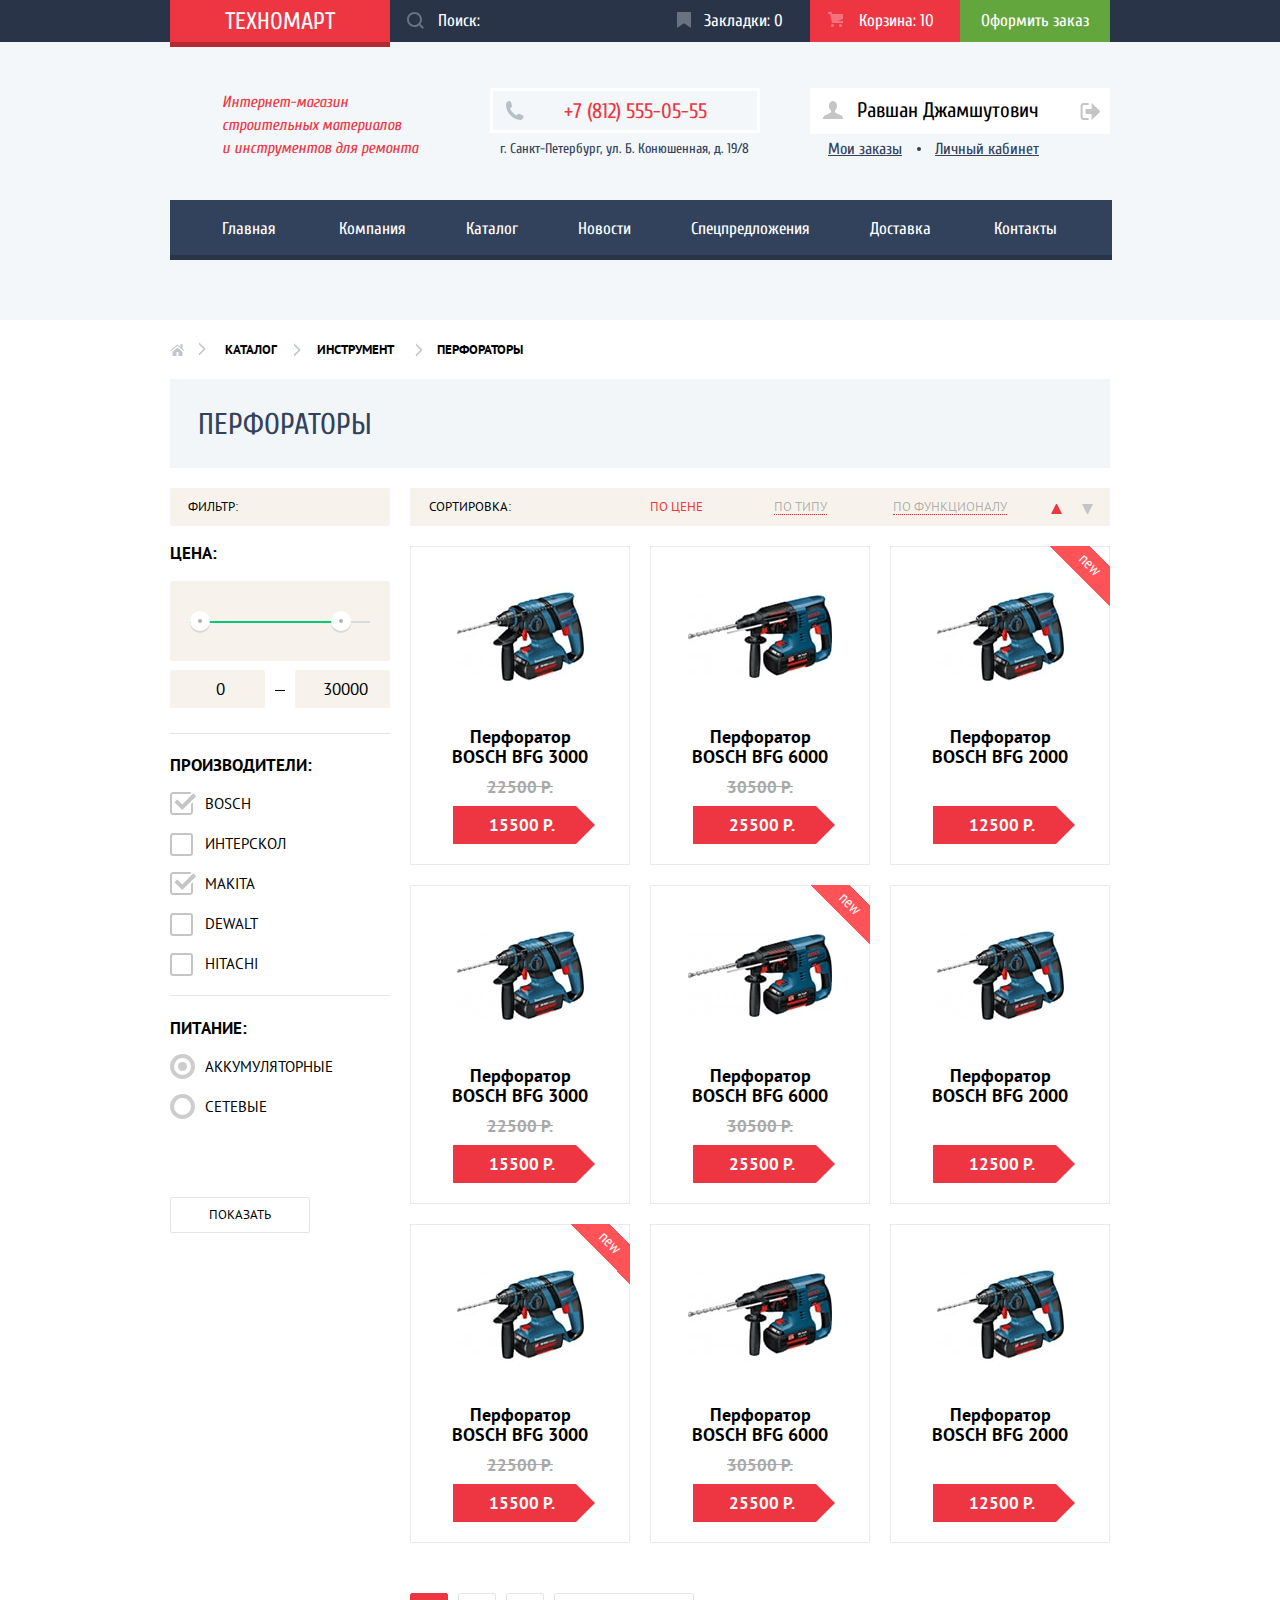
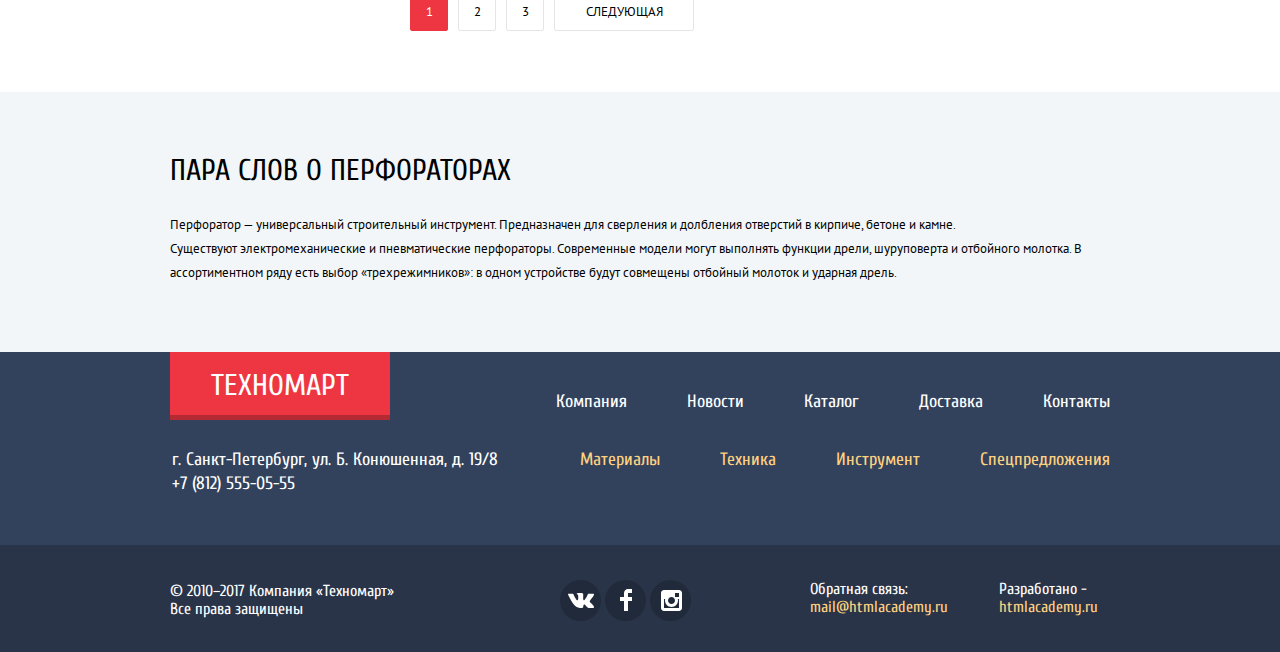
==== commit bcb131f2: "add some fixes" ====
--- a/catalog.html
+++ b/catalog.html
@@ -26,9 +26,7 @@
                     <button type="submit" class="search-button"><svg version="1.1" xmlns="http://www.w3.org/2000/svg"
                             xmlns:xlink="http://www.w3.org/1999/xlink" x="0px" y="0px" width="17px" height="17px"
                             viewBox="0 0 17 17" enable-background="new 0 0 17 17" xml:space="preserve">
-                            <g id="Layer_1">
-                            </g>
-                            <g id="Layer_2">
+                            <g>
                                 <path d="M17,15.586l-3.542-3.542C14.421,10.782,15,9.21,15,7.5C15,3.358,11.643,0,7.5,0C3.358,0,0,3.358,0,7.5
                            C0,11.643,3.358,15,7.5,15c1.71,0,3.282-0.579,4.544-1.542L15.586,17L17,15.586z M2,7.5C2,4.467,4.467,2,7.5,2
                            C10.532,2,13,4.467,13,7.5c0,3.032-2.468,5.5-5.5,5.5C4.467,13,2,10.532,2,7.5z" />
@@ -38,18 +36,18 @@
                 </form>
             </div>
             <div class="header-bookmark">
-                <svg version="1.1" id="Layer_2" xmlns="http://www.w3.org/2000/svg"
-                    xmlns:xlink="http://www.w3.org/1999/xlink" x="0px" y="0px" width="14px" height="16px"
-                    viewBox="0 0 14 16" enable-background="new 0 0 14 16" xml:space="preserve">
+                <svg version="1.1" xmlns="http://www.w3.org/2000/svg" xmlns:xlink="http://www.w3.org/1999/xlink" x="0px"
+                    y="0px" width="14px" height="16px" viewBox="0 0 14 16" enable-background="new 0 0 14 16"
+                    xml:space="preserve">
                     <path d="M14,15c0,0.55-0.368,0.741-0.818,0.426l-5.363-3.765c-0.45-0.315-1.187-0.315-1.637,0l-5.364,3.765
                    C0.368,15.741,0,15.55,0,15V1c0-0.55,0.45-1,1-1h12c0.55,0,1,0.45,1,1V15z" />
                 </svg>
                 <a href="#">Закладки: <span class="header-bookmark-counter">0</span></a>
             </div>
             <div class="header-cart active">
-                <svg version="1.1" id="Layer_1" xmlns="http://www.w3.org/2000/svg"
-                    xmlns:xlink="http://www.w3.org/1999/xlink" x="0px" y="0px" width="15px" height="15px"
-                    viewBox="0 0 15 15" enable-background="new 0 0 15 15" xml:space="preserve">
+                <svg version="1.1" xmlns="http://www.w3.org/2000/svg" xmlns:xlink="http://www.w3.org/1999/xlink" x="0px"
+                    y="0px" width="15px" height="15px" viewBox="0 0 15 15" enable-background="new 0 0 15 15"
+                    xml:space="preserve">
                     <g>
                         <circle cx="4.5" cy="13.5" r="1.5" />
                         <circle cx="12.5" cy="13.5" r="1.5" />
@@ -430,7 +428,7 @@
                 </ul>
                 <div class="email">
                     <b>Обратная связь:<br>
-                        <a href="mailto: mail@htmlacademy.ru">mail@htmlacademy.ru</a>
+                        <a href="mailto:mail@htmlacademy.ru">mail@htmlacademy.ru</a>
                     </b>
                 </div>
                 <div class="developer">
@@ -442,6 +440,7 @@
         </div>
     </footer>
     <section class="modal-cart-added">
+        <h2 class="visually-hidden">Всплывающее окно с информацией о добавлении товара в корзину</h2>
         <div class="modal-cart-added-wrapper">
             <b class="cart-info">Товар добавлен в корзину!</b>
         </div>
--- a/css/style.css
+++ b/css/style.css
@@ -1352,7 +1352,7 @@
 
 .popular-brand-item:nth-of-type(4) img {
     width: 200px;
-    height: 88px;
+    height: 74px;
 }
 
 .popular-brand-item:nth-of-type(5) img {
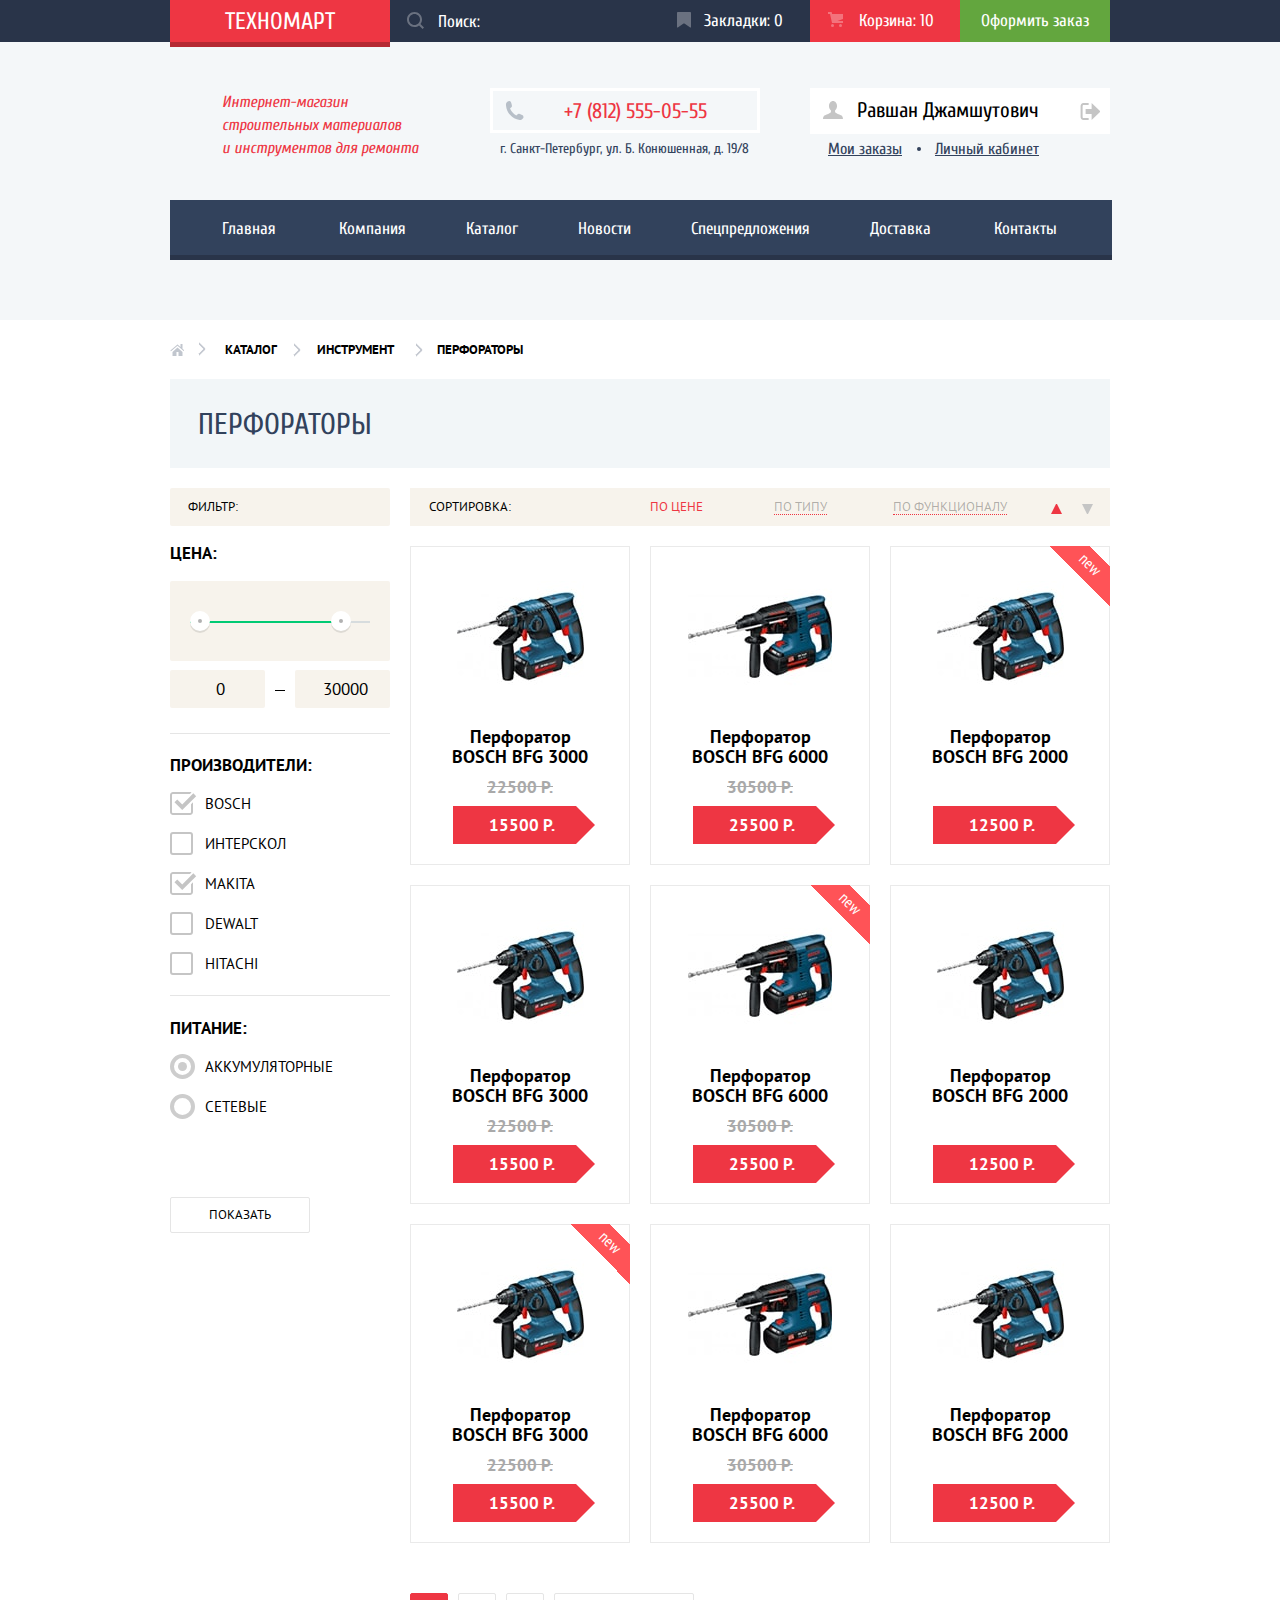
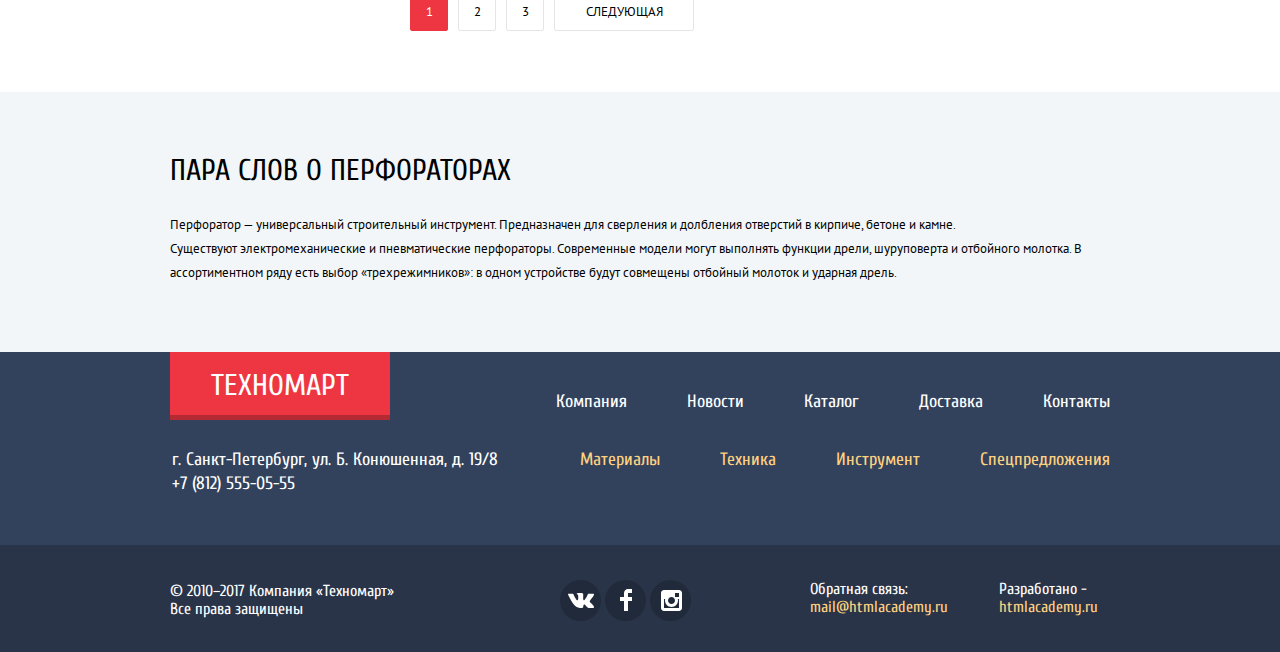
==== commit 960398de: "some fixes due to IE11 supports" ====
--- a/catalog.html
+++ b/catalog.html
@@ -127,10 +127,12 @@
                             </div>
                         </div>
                         <div class="price-input">
-                            <label for="price-min" class="visually-hidden">Поле ввода минимального значения цены</label>
+                            <label for="price-min" class="visually-hidden"><span class="visually-hidden">Поле ввода
+                                    минимального значения цены</span></label>
                             <input type="text" name="price-min" id="price-min" value="0">
-                            <label for="price-max" class="visually-hidden">Поле ввода максимального значения
-                                цены</label>
+                            <label for="price-max" class="visually-hidden"><span class="visually-hidden">Поле ввода
+                                    максимального значения
+                                    цены</span></label>
                             <input type="text" name="price-max" id="price-max" value="30000">
                         </div>
                     </fieldset>
--- a/css/style.css
+++ b/css/style.css
@@ -64,10 +64,14 @@
 .main-header {
     min-height: 320px;
 
+    background-image: -o-linear-gradient(top, #293449 42px, #f4f7f9 42px);
+
     background-image: linear-gradient(to bottom, #293449 42px, #f4f7f9 42px);
 }
 
 .header-top {
+    display: -webkit-box;
+    display: -ms-flexbox;
     display: flex;
 }
 
@@ -88,6 +92,7 @@
     color: #ffffff;
 
     background-color: #ee3643;
+    -webkit-box-shadow: inset 0px -5px 0px 0px rgba(0, 0, 0, 0.24);
     box-shadow: inset 0px -5px 0px 0px rgba(0, 0, 0, 0.24);
 }
 
@@ -106,8 +111,10 @@
 }
 
 .form-search input {
+    -webkit-box-sizing: border-box;
     box-sizing: border-box;
-    width: 100%;
+    width: 270px;
+    height: 42px;
     padding: 12px 17px 12px 48px;
 
     font-size: 17px;
@@ -124,6 +131,30 @@
 
 .form-search input:focus {
     background-color: #ffffff;
+}
+
+.form-search input::-webkit-input-placeholder {
+    font-size: 17px;
+    line-height: 18px;
+    color: #ffffff;
+}
+
+.form-search input::-moz-placeholder {
+    font-size: 17px;
+    line-height: 18px;
+    color: #ffffff;
+}
+
+.form-search input:-ms-input-placeholder {
+    font-size: 17px;
+    line-height: 18px;
+    color: #ffffff;
+}
+
+.form-search input::-ms-input-placeholder {
+    font-size: 17px;
+    line-height: 18px;
+    color: #ffffff;
 }
 
 .form-search input::placeholder {
@@ -269,6 +300,8 @@
 }
 
 .header-middle {
+    display: -webkit-box;
+    display: -ms-flexbox;
     display: flex;
 }
 
@@ -425,6 +458,7 @@
     position: relative;
 
     display: block;
+    -webkit-box-sizing: border-box;
     box-sizing: border-box;
     width: 300px;
     padding: 12px 35px 13px 47px;
@@ -464,23 +498,23 @@
     cursor: pointer;
 }
 
-.user-wrapper:hover .user-name::before {
+.user-name:hover::before{
     background: url("../img/icon-user-hover.svg") center no-repeat;
 }
 
-.user-wrapper:hover .user-logout-button {
+.user-logout-button:hover {
     background: url("../img/icon-logout-hover.svg") center no-repeat;
 }
 
-.user-wrapper:active .user-name {
+.user-name:active {
     color: rgba(0, 0, 0, 0.3);
 }
 
-.user-wrapper:active .user-name::before {
+.user-name:active::before {
     background: url("../img/icon-user.svg") center no-repeat;
 }
 
-.user-wrapper:active .user-logout-button {
+.user-logout-button:active {
     background: url("../img/icon-logout.svg") center no-repeat;
 }
 
@@ -534,6 +568,8 @@
 }
 
 .main-menu {
+    display: -webkit-box;
+    display: -ms-flexbox;
     display: flex;
     margin: 0;
     padding: 0;
@@ -551,6 +587,7 @@
     color: #ffffff;
 
     background-color: #32425c;
+    -webkit-box-shadow: inset 0px -5px 0px 0px rgba(41, 52, 73, 1);
     box-shadow: inset 0px -5px 0px 0px rgba(41, 52, 73, 1);
 }
 
@@ -712,6 +749,10 @@
     width: 60px;
     height: 60px;
 
+    background-image: -webkit-gradient(linear, left bottom, right top, color-stop(50%, transparent), color-stop(50%, #ff5357), color-stop(83%, #ff5357), color-stop(83%, transparent));
+
+    background-image: -o-linear-gradient(left bottom, transparent 50%, #ff5357 50%, #ff5357 83%, transparent 83%);
+
     background-image: linear-gradient(to right top, transparent 50%, #ff5357 50%, #ff5357 83%, transparent 83%);
 }
 
@@ -727,10 +768,16 @@
     font-family: 'PT Sans Narrow', 'Arial', sans-serif;
     color: #ffffff;
 
+    -webkit-transform: rotate(45deg);
+
+    -ms-transform: rotate(45deg);
+
     transform: rotate(45deg);
 }
 
 .promo-sliders-wrapper {
+    display: -webkit-box;
+    display: -ms-flexbox;
     display: flex;
     margin-bottom: 53px;
 }
@@ -807,6 +854,10 @@
 
     background-color: transparent;
     border: 4px solid #ffffff;
+
+    -webkit-transform: rotate(45deg);
+
+    -ms-transform: rotate(45deg);
 
     transform: rotate(45deg);
 
@@ -863,7 +914,13 @@
     bottom: 36px;
     left: 295px;
 
+    display: -webkit-box;
+
+    display: -ms-flexbox;
+
     display: flex;
+    -webkit-box-align: center;
+    -ms-flex-align: center;
     align-items: center;
     width: 30px;
     margin: 0;
@@ -997,6 +1054,8 @@
 
 .popular-goods-title-wrap,
 .popular-brand-title-wrap {
+    display: -webkit-box;
+    display: -ms-flexbox;
     display: flex;
     margin-bottom: 20px;
 
@@ -1029,6 +1088,8 @@
 }
 
 .popular-goods-list {
+    display: -webkit-box;
+    display: -ms-flexbox;
     display: flex;
     margin: 0;
     padding: 0;
@@ -1057,6 +1118,8 @@
 .popular-goods-item:hover,
 .catalog-item:hover {
     border: 1px solid transparent;
+
+    -webkit-box-shadow: 0px 10px 25px 0px rgba(41, 52, 73, 0.5);
 
     box-shadow: 0px 10px 25px 0px rgba(41, 52, 73, 0.5);
 }
@@ -1092,6 +1155,10 @@
 
     display: block;
     margin: 0 auto;
+
+    -webkit-transform: translateY(-50%);
+
+    -ms-transform: translateY(-50%);
 
     transform: translateY(-50%);
 }
@@ -1212,6 +1279,8 @@
     border: none;
     border-radius: 2px;
 
+    -webkit-box-shadow: inset 0px -3px 0px 0px rgba(54, 115, 21, 1);
+
     box-shadow: inset 0px -3px 0px 0px rgba(54, 115, 21, 1);
 
     outline: none;
@@ -1245,6 +1314,8 @@
     padding: 10px 0 7px 0;
 
     background-color: #518534;
+
+    -webkit-box-shadow: none;
 
     box-shadow: none;
 }
@@ -1285,7 +1356,10 @@
 }
 
 .popular-brand-list {
+    display: -webkit-box;
+    display: -ms-flexbox;
     display: flex;
+    -ms-flex-wrap: wrap;
     flex-wrap: wrap;
 
     margin: 0;
@@ -1310,10 +1384,12 @@
 }
 
 .popular-brand-item a:hover {
+    -webkit-box-shadow: 0 10px 25px 0 rgba(41, 52, 73, 0.5);
     box-shadow: 0 10px 25px 0 rgba(41, 52, 73, 0.5);
 }
 
 .popular-brand-item a:active {
+    -webkit-box-shadow: 0 4px 10px 0 rgba(41, 52, 73, 0.5);
     box-shadow: 0 4px 10px 0 rgba(41, 52, 73, 0.5);
 }
 
@@ -1331,6 +1407,10 @@
 
     display: block;
     margin: 0 auto;
+
+    -webkit-transform: translateY(-50%);
+
+    -ms-transform: translateY(-50%);
 
     transform: translateY(-50%);
 }
@@ -1402,6 +1482,8 @@
 }
 
 .services-slider-wrap {
+    display: -webkit-box;
+    display: -ms-flexbox;
     display: flex;
 }
 
@@ -1441,6 +1523,7 @@
     color: #ffffff;
 
     background-color: #32425c;
+    -webkit-box-shadow: inset 0 1px 0 #405069, 0 1px 0 #293449;
     box-shadow: inset 0 1px 0 #405069, 0 1px 0 #293449;
 }
 
@@ -1453,11 +1536,15 @@
 
     background-color: #ffffff;
 
+    -webkit-box-shadow: 0 1px 0 0 #ffffff;
+
     box-shadow: 0 1px 0 0 #ffffff;
 }
 
 .services-slider {
     position: relative;
+
+    -webkit-box-sizing: border-box;
 
     box-sizing: border-box;
     display: none;
@@ -1541,6 +1628,8 @@
 }
 
 .contact-delivery-info {
+    display: -webkit-box;
+    display: -ms-flexbox;
     display: flex;
     padding: 79px 0 86px 0;
 }
@@ -1652,6 +1741,8 @@
 .footer-top,
 .footer-middle,
 .footer-bottom {
+    display: -webkit-box;
+    display: -ms-flexbox;
     display: flex;
 }
 
@@ -1732,7 +1823,11 @@
 }
 
 .footer-bottom {
+    display: -webkit-box;
+    display: -ms-flexbox;
     display: flex;
+    -webkit-box-align: center;
+    -ms-flex-align: center;
     align-items: center;
 }
 
@@ -1874,6 +1969,8 @@
     margin-top: -223px;
     margin-left: -470px;
 
+    -webkit-box-shadow: 0px 0px 14.72px 1.28px rgba(0, 0, 0, 0.5);
+
     box-shadow: 0px 0px 14.72px 1.28px rgba(0, 0, 0, 0.5);
 }
 
@@ -1882,9 +1979,14 @@
 
     display: block;
 
+    -webkit-animation-name: modal-map-show;
+
     animation-name: modal-map-show;
+    -webkit-animation-duration: 0.6s;
     animation-duration: 0.6s;
+    -webkit-animation-timing-function: ease-in-out;
     animation-timing-function: ease-in-out;
+    -webkit-animation-fill-mode: forwards;
     animation-fill-mode: forwards;
 }
 
@@ -1893,9 +1995,14 @@
 
     display: block;
 
+    -webkit-animation-name: modal-map-close;
+
     animation-name: modal-map-close;
+    -webkit-animation-duration: 0.7s;
     animation-duration: 0.7s;
+    -webkit-animation-timing-function: ease-in-out;
     animation-timing-function: ease-in-out;
+    -webkit-animation-fill-mode: forwards;
     animation-fill-mode: forwards;
 }
 
@@ -1909,6 +2016,7 @@
 .modal-map iframe {
     width: 100%;
     height: 100%;
+    border: none;
 }
 
 .modal-map-close-button,
@@ -1942,6 +2050,8 @@
 
     border-top: 7px solid #ff5357;
 
+    -webkit-box-shadow: 0px 20px 40px 0px rgba(0, 0, 0, 0.75);
+
     box-shadow: 0px 20px 40px 0px rgba(0, 0, 0, 0.75);
 }
 
@@ -1950,9 +2060,14 @@
 
     display: block;
 
+    -webkit-animation-name: modal-write-us-show;
+
     animation-name: modal-write-us-show;
+    -webkit-animation-duration: 0.6s;
     animation-duration: 0.6s;
+    -webkit-animation-timing-function: ease-in-out;
     animation-timing-function: ease-in-out;
+    -webkit-animation-fill-mode: forwards;
     animation-fill-mode: forwards;
 }
 
@@ -1961,9 +2076,14 @@
 
     display: block;
 
+    -webkit-animation-name: modal-write-us-close;
+
     animation-name: modal-write-us-close;
+    -webkit-animation-duration: 0.6s;
     animation-duration: 0.6s;
+    -webkit-animation-timing-function: ease-in-out;
     animation-timing-function: ease-in-out;
+    -webkit-animation-fill-mode: forwards;
     animation-fill-mode: forwards;
 }
 
@@ -2004,6 +2124,8 @@
 
     padding: 8px 14px;
 
+    -webkit-box-sizing: border-box;
+
     box-sizing: border-box;
     font-size: 13px;
     line-height: 18px;
@@ -2021,6 +2143,8 @@
     width: 220px;
     padding: 8px 14px;
 
+    -webkit-box-sizing: border-box;
+
     box-sizing: border-box;
     font-size: 13px;
     line-height: 18px;
@@ -2038,6 +2162,38 @@
     min-height: 114px;
 
     resize: none;
+}
+
+.modal-write-us-form input::-webkit-input-placeholder,
+.modal-write-us-form textarea::-webkit-input-placeholder {
+    font-size: 13px;
+    line-height: 18px;
+    font-family: 'PT Sans', 'Arial', sans-serif;
+    color: #999999;
+}
+
+.modal-write-us-form input::-moz-placeholder,
+.modal-write-us-form textarea::-moz-placeholder {
+    font-size: 13px;
+    line-height: 18px;
+    font-family: 'PT Sans', 'Arial', sans-serif;
+    color: #999999;
+}
+
+.modal-write-us-form input:-ms-input-placeholder,
+.modal-write-us-form textarea:-ms-input-placeholder {
+    font-size: 13px;
+    line-height: 18px;
+    font-family: 'PT Sans', 'Arial', sans-serif;
+    color: #999999;
+}
+
+.modal-write-us-form input::-ms-input-placeholder,
+.modal-write-us-form textarea::-ms-input-placeholder {
+    font-size: 13px;
+    line-height: 18px;
+    font-family: 'PT Sans', 'Arial', sans-serif;
+    color: #999999;
 }
 
 .modal-write-us-form input::placeholder,
@@ -2140,6 +2296,10 @@
     border-left-color: transparent;
     border-top-color: transparent;
     border-radius: 0 0 2px 0;
+
+    -webkit-transform: rotate(-45deg);
+
+    -ms-transform: rotate(-45deg);
 
     transform: rotate(-45deg);
 }
@@ -2171,6 +2331,8 @@
 }
 
 .main-content-wrapper {
+    display: -webkit-box;
+    display: -ms-flexbox;
     display: flex;
     padding: 20px 0 61px 0;
 }
@@ -2268,6 +2430,8 @@
     border: 8px solid #ffffff;
     border-radius: 50%;
 
+    -webkit-box-shadow: 0 2px 0 0 rgba(0, 0, 0, 0.1);
+
     box-shadow: 0 2px 0 0 rgba(0, 0, 0, 0.1);
 
     cursor: pointer;
@@ -2306,6 +2470,8 @@
 .price-input input {
     width: 95px;
     padding: 10px 10px 10px 15px;
+
+    -webkit-box-sizing: border-box;
 
     box-sizing: border-box;
     font-size: 17px;
@@ -2384,7 +2550,7 @@
     content: "";
 
     position: absolute;
-    top: -1px;
+    top: -2px;
     left: 0;
 
     width: 19px;
@@ -2514,6 +2680,10 @@
     border: 1px solid #ee3643;
 }
 
+.catalog {
+    width: 700px;
+}
+
 .sort {
     width: 700px;
     margin-bottom: 20px;
@@ -2631,6 +2801,8 @@
 }
 
 .down-sort-arrow {
+    -webkit-transform: rotate(180deg) translateY(-3px);
+    -ms-transform: rotate(180deg) translateY(-3px);
     transform: rotate(180deg) translateY(-3px);
 }
 
@@ -2655,7 +2827,10 @@
 }
 
 .catalog-list {
+    display: -webkit-box;
+    display: -ms-flexbox;
     display: flex;
+    -ms-flex-wrap: wrap;
     flex-wrap: wrap;
     margin: 0;
     margin-bottom: 50px;
@@ -2816,76 +2991,180 @@
 /*Animations for popups*/
 
 /*---- map popup ----*/
+@-webkit-keyframes modal-map-show {
+    0% {
+        -webkit-transform: translateX(500%);
+        transform: translateX(500%);
+    }
+
+    10% {
+        -webkit-transform: translateX(200%);
+        transform: translateX(200%);
+    }
+
+    85% {
+        -webkit-transform: translateX(-10%);
+        transform: translateX(-10%);
+    }
+
+    100% {
+        -webkit-transform: translateX(0);
+        transform: translateX(0);
+    }
+}
+
 @keyframes modal-map-show {
     0% {
+        -webkit-transform: translateX(500%);
         transform: translateX(500%);
     }
 
     10% {
+        -webkit-transform: translateX(200%);
         transform: translateX(200%);
     }
 
     85% {
+        -webkit-transform: translateX(-10%);
         transform: translateX(-10%);
     }
 
     100% {
+        -webkit-transform: translateX(0);
         transform: translateX(0);
     }
 }
 
+@-webkit-keyframes modal-map-close {
+    0% {
+        -webkit-transform: translateX(0);
+        transform: translateX(0);
+    }
+
+    30% {
+        -webkit-transform: translateX(-10%);
+        transform: translateX(-10%);
+    }
+
+    90% {
+        -webkit-transform: translateX(200%);
+        transform: translateX(200%);
+    }
+
+    100% {
+        -webkit-transform: translateX(500%);
+        transform: translateX(500%);
+    }
+}
+
 @keyframes modal-map-close {
     0% {
+        -webkit-transform: translateX(0);
         transform: translateX(0);
     }
 
     30% {
+        -webkit-transform: translateX(-10%);
         transform: translateX(-10%);
     }
 
     90% {
+        -webkit-transform: translateX(200%);
         transform: translateX(200%);
     }
 
     100% {
+        -webkit-transform: translateX(500%);
         transform: translateX(500%);
     }
 }
 
 /*---- write-us-form popup ----*/
 
+@-webkit-keyframes modal-write-us-show {
+    0% {
+        -webkit-transform: translateX(500%);
+        transform: translateX(500%);
+    }
+
+    10% {
+        -webkit-transform: translateX(200%);
+        transform: translateX(200%);
+    }
+
+    85% {
+        -webkit-transform: translateX(-10%);
+        transform: translateX(-10%);
+    }
+
+    100% {
+        -webkit-transform: translateX(0);
+        transform: translateX(0);
+    }
+}
+
 @keyframes modal-write-us-show {
     0% {
+        -webkit-transform: translateX(500%);
         transform: translateX(500%);
     }
 
     10% {
+        -webkit-transform: translateX(200%);
         transform: translateX(200%);
     }
 
     85% {
+        -webkit-transform: translateX(-10%);
         transform: translateX(-10%);
     }
 
     100% {
+        -webkit-transform: translateX(0);
         transform: translateX(0);
     }
 }
 
+@-webkit-keyframes modal-write-us-close {
+    0% {
+        -webkit-transform: translateY(0);
+        transform: translateY(0);
+    }
+
+    30% {
+        -webkit-transform: translateY(-10%);
+        transform: translateY(-10%);
+    }
+
+    90% {
+        -webkit-transform: translateY(200%);
+        transform: translateY(200%);
+    }
+
+    100% {
+        -webkit-transform: translateY(500%);
+        transform: translateY(500%);
+    }
+}
+
 @keyframes modal-write-us-close {
     0% {
+        -webkit-transform: translateY(0);
         transform: translateY(0);
     }
 
     30% {
+        -webkit-transform: translateY(-10%);
         transform: translateY(-10%);
     }
 
     90% {
+        -webkit-transform: translateY(200%);
         transform: translateY(200%);
     }
 
     100% {
+        -webkit-transform: translateY(500%);
         transform: translateY(500%);
     }
 }